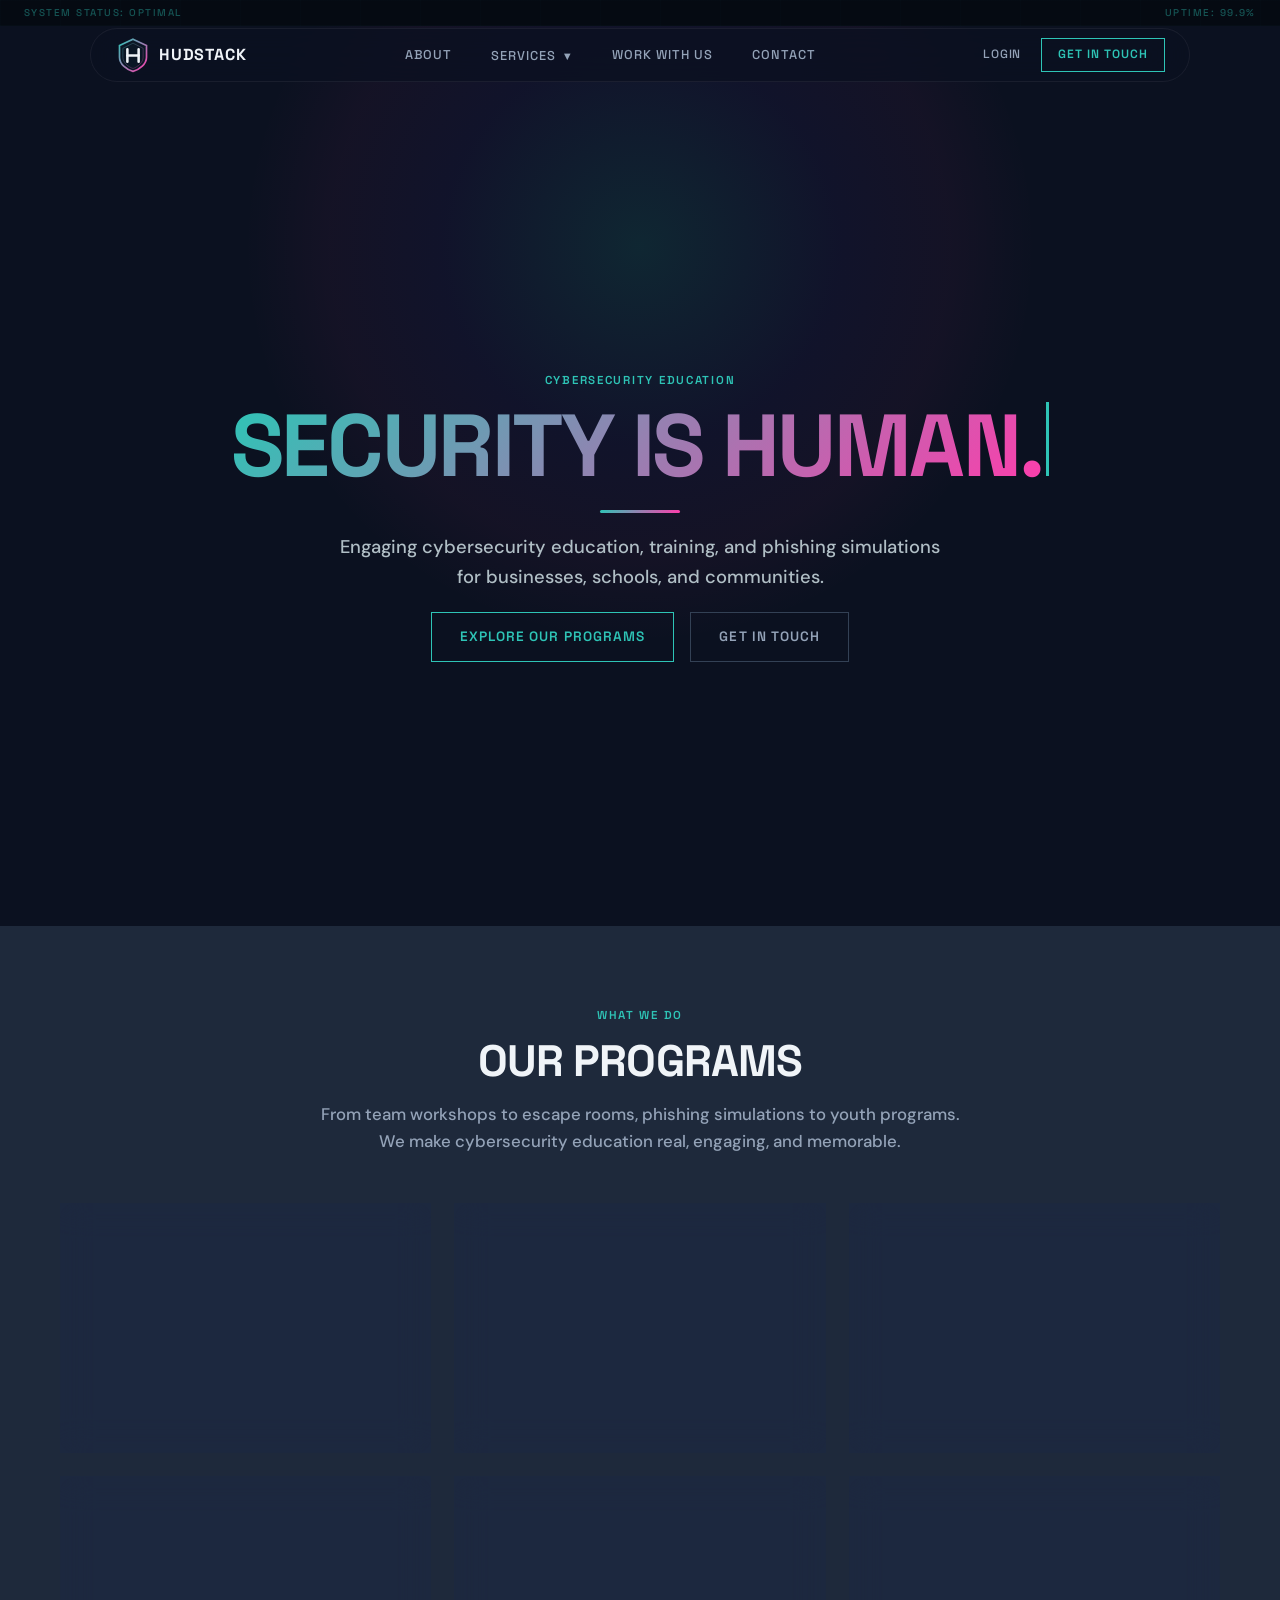
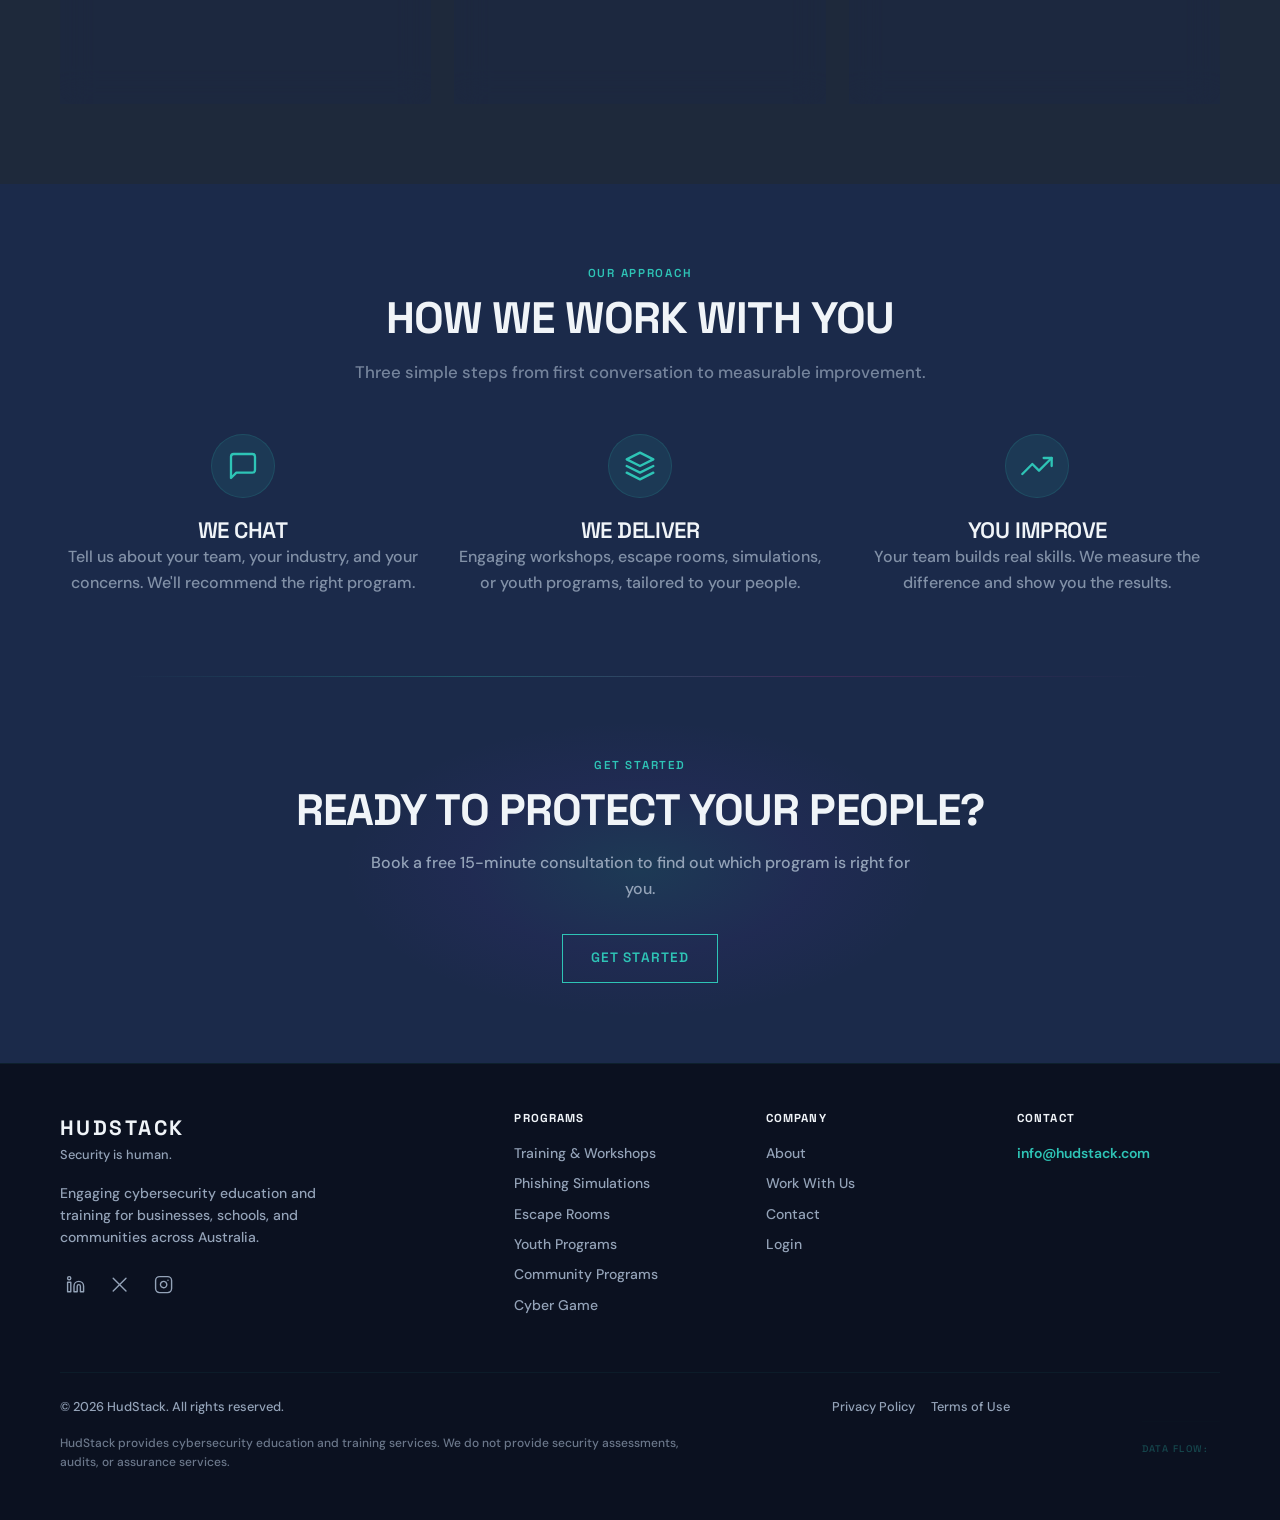
==== index.html @ 0ba99be9 "Fix nav: replace header wrapper with bare nav element, fix z-index stacking Root cause: <nav class="" ====
<!DOCTYPE html>
<html lang="en">
<head>
  <meta charset="UTF-8" />
  <meta name="viewport" content="width=device-width, initial-scale=1.0" />
  <title>HudStack — Security is human.</title>
  <meta name="description" content="HudStack provides engaging cybersecurity education, training, and phishing simulations for businesses, schools, and communities across Australia." />
  <link rel="preconnect" href="https://fonts.googleapis.com" />
  <link rel="preconnect" href="https://fonts.gstatic.com" crossorigin />
  <link href="https://fonts.googleapis.com/css2?family=Space+Grotesk:wght@500;600;700&family=DM+Sans:ital,opsz,wght@0,9..40,400;0,9..40,500;0,9..40,600;0,9..40,700;1,9..40,400&display=swap" rel="stylesheet" />
  <link rel="stylesheet" href="/css/styles.css" />
  <link rel="icon" type="image/svg+xml" href="/favicon.svg">
</head>
<body>

  <!-- ===================== NAV ===================== -->
  <div class="status-bar" aria-hidden="true">
    <span class="status-left">SYSTEM STATUS: OPTIMAL</span>
    <span class="status-right">UPTIME: 99.9%</span>
  </div>
  <nav>
    <a href="/index.html" class="nav-logo">
      <img src="/img/hudstack-logo.svg" alt="HudStack" class="nav-logo-icon">
      <span class="nav-logo-text">HUDSTACK</span>
    </a>
    <div class="nav-links">
      <a href="/about.html" class="nav-link">About</a>
      <div class="nav-dropdown">
        <a href="#" class="nav-link">Services <span class="dropdown-arrow">&#9660;</span></a>
        <div class="dropdown-menu">
          <a href="/cyberawarenesstraining.html">Training &amp; Workshops</a>
          <a href="/phishingsimulation.html">Phishing Simulations</a>
          <a href="/cyberescaperoom.html">Escape Rooms</a>
          <a href="/youth.html">Youth Programs</a>
          <a href="/community.html">Seniors &amp; Community</a>
          <a href="/cybergame.html">Cyber Game</a>
        </div>
      </div>
      <a href="/workwithus.html" class="nav-link">Work With Us</a>
      <a href="/contact.html" class="nav-link">Contact</a>
    </div>
    <div class="nav-right">
      <a href="https://app.hudstack.com" class="nav-link nav-login">Login</a>
      <a href="/contact.html" class="nav-btn">Get in Touch</a>
    </div>
    <button class="hamburger" aria-label="Menu">
      <span></span><span></span><span></span>
    </button>
  </nav>

  <main>

    <!-- ===================== HERO ===================== -->
    <section class="hero section-dark" aria-label="Hero">
      <div class="hero-glow" aria-hidden="true"></div>
      <div class="container hero-inner">
        <span class="section-label fade-in">Cybersecurity education</span>
        <h1 class="hero-headline fade-in" style="transition-delay:80ms"><span class="typewriter-wrapper">SECURITY IS HUMAN.</span><span class="typewriter-cursor" aria-hidden="true"></span></h1>
        <div class="accent-line fade-in" style="transition-delay:120ms" aria-hidden="true"></div>
        <p class="hero-sub fade-in" style="transition-delay:160ms">
          Engaging cybersecurity education, training, and phishing simulations for businesses, schools, and communities.
        </p>
        <div class="btn-group fade-in" style="transition-delay:240ms">
          <a href="#services" class="btn-primary">Explore Our Programs</a>
          <a href="/contact.html" class="btn-secondary">Get in Touch</a>
        </div>
      </div>
    </section>

    <!-- ===================== SERVICES GRID ===================== -->
    <section id="services" class="section section-slate" aria-labelledby="services-heading">
      <div class="container">
        <div class="text-center fade-in">
          <span class="section-label">What We Do</span>
          <h2 id="services-heading" class="section-heading">Our Programs</h2>
          <p class="section-sub centered">
            From team workshops to escape rooms, phishing simulations to youth programs. We make cybersecurity education real, engaging, and memorable.
          </p>
        </div>
        <div class="grid grid-3 stagger" style="margin-top:3rem">

          <!-- Card 1 -->
          <div class="card-glass">
            <div class="card-icon" aria-hidden="true">
              <svg xmlns="http://www.w3.org/2000/svg" viewBox="0 0 24 24" fill="none" stroke-width="1.75" stroke-linecap="round" stroke-linejoin="round">
                <path d="M12 22s8-4 8-10V5l-8-3-8 3v7c0 6 8 10 8 10z"/>
              </svg>
            </div>
            <h3 class="card-title">Cybersecurity Awareness Training</h3>
            <p class="card-desc">Practical, engaging workshops that teach your team to recognise and respond to cyber threats.</p>
            <a href="/cyberawarenesstraining.html" class="card-link">Learn More &rarr;</a>
          </div>

          <!-- Card 2 -->
          <div class="card-glass">
            <div class="card-icon" aria-hidden="true">
              <svg xmlns="http://www.w3.org/2000/svg" viewBox="0 0 24 24" fill="none" stroke-width="1.75" stroke-linecap="round" stroke-linejoin="round">
                <rect x="2" y="4" width="20" height="16" rx="2"/>
                <path d="m22 7-8.97 5.7a1.94 1.94 0 0 1-2.06 0L2 7"/>
              </svg>
            </div>
            <h3 class="card-title">Phishing Simulations</h3>
            <p class="card-desc">Realistic phishing simulations that measure your team's awareness and track improvement over time.</p>
            <a href="/phishingsimulation.html" class="card-link">Learn More &rarr;</a>
          </div>

          <!-- Card 3 -->
          <div class="card-glass">
            <div class="card-icon" aria-hidden="true">
              <svg xmlns="http://www.w3.org/2000/svg" viewBox="0 0 24 24" fill="none" stroke-width="1.75" stroke-linecap="round" stroke-linejoin="round">
                <rect x="3" y="11" width="18" height="11" rx="2" ry="2"/>
                <path d="M7 11V7a5 5 0 0 1 10 0v4"/>
              </svg>
            </div>
            <h3 class="card-title">Cybersecurity Escape Rooms</h3>
            <p class="card-desc">Interactive team experiences that teach real cybersecurity skills through hands-on challenges.</p>
            <a href="/cyberescaperoom.html" class="card-link">Learn More &rarr;</a>
          </div>

          <!-- Card 4 -->
          <div class="card-glass">
            <div class="card-icon" aria-hidden="true">
              <svg xmlns="http://www.w3.org/2000/svg" viewBox="0 0 24 24" fill="none" stroke-width="1.75" stroke-linecap="round" stroke-linejoin="round">
                <path d="M22 10v6M2 10l10-5 10 5-10 5z"/>
                <path d="M6 12v5c3 3 9 3 12 0v-5"/>
              </svg>
            </div>
            <h3 class="card-title">Schools &amp; Youth Programs</h3>
            <p class="card-desc">Essential online safety and cybersecurity education for young people.</p>
            <a href="/youth.html" class="card-link">Learn More &rarr;</a>
          </div>

          <!-- Card 5 -->
          <div class="card-glass">
            <div class="card-icon" aria-hidden="true">
              <svg xmlns="http://www.w3.org/2000/svg" viewBox="0 0 24 24" fill="none" stroke-width="1.75" stroke-linecap="round" stroke-linejoin="round">
                <path d="M20.84 4.61a5.5 5.5 0 0 0-7.78 0L12 5.67l-1.06-1.06a5.5 5.5 0 0 0-7.78 7.78l1.06 1.06L12 21.23l7.78-7.78 1.06-1.06a5.5 5.5 0 0 0 0-7.78z"/>
              </svg>
            </div>
            <h3 class="card-title">Seniors &amp; Community</h3>
            <p class="card-desc">Empowering digital safety training for senior citizens and community groups.</p>
            <a href="/community.html" class="card-link">Learn More &rarr;</a>
          </div>

          <!-- Card 6 -->
          <div class="card-glass">
            <div class="card-icon" aria-hidden="true">
              <svg xmlns="http://www.w3.org/2000/svg" viewBox="0 0 24 24" fill="none" stroke-width="1.75" stroke-linecap="round" stroke-linejoin="round">
                <rect x="2" y="2" width="20" height="20" rx="2" ry="2"/>
                <path d="M16 2v4M8 2v4M2 10h20M8 16h.01M12 16h.01M16 16h.01M8 20h.01M12 20h.01M16 20h.01"/>
              </svg>
            </div>
            <h3 class="card-title">Cyber Game</h3>
            <p class="card-desc">Learn cybersecurity concepts through our interactive strategy game and card deck.</p>
            <a href="/cybergame.html" class="card-link">Learn More &rarr;</a>
          </div>

        </div>
      </div>
    </section>

    <!-- ===================== HOW IT WORKS ===================== -->
    <section class="section section-light" aria-labelledby="how-heading">
      <div class="container">
        <div class="text-center fade-in">
          <span class="section-label" style="color:var(--hs-teal)">Our approach</span>
          <h2 id="how-heading" class="section-heading" style="color:var(--hs-dark-text)">How We Work With You</h2>
          <p class="section-sub centered" style="color:var(--hs-dark-text);opacity:.75">
            Three simple steps from first conversation to measurable improvement.
          </p>
        </div>
        <div class="how-steps stagger" style="margin-top:3rem">
          <div class="how-step">
            <div class="how-step-icon" aria-hidden="true">
              <svg xmlns="http://www.w3.org/2000/svg" viewBox="0 0 24 24" fill="none" stroke-width="1.75" stroke-linecap="round" stroke-linejoin="round">
                <path d="M21 15a2 2 0 0 1-2 2H7l-4 4V5a2 2 0 0 1 2-2h14a2 2 0 0 1 2 2z"/>
              </svg>
            </div>
            <h3>We Chat</h3>
            <p>Tell us about your team, your industry, and your concerns. We'll recommend the right program.</p>
          </div>
          <div class="how-step">
            <div class="how-step-icon" aria-hidden="true">
              <svg xmlns="http://www.w3.org/2000/svg" viewBox="0 0 24 24" fill="none" stroke-width="1.75" stroke-linecap="round" stroke-linejoin="round">
                <path d="M12 2L2 7l10 5 10-5-10-5z"/>
                <path d="M2 17l10 5 10-5"/>
                <path d="M2 12l10 5 10-5"/>
              </svg>
            </div>
            <h3>We Deliver</h3>
            <p>Engaging workshops, escape rooms, simulations, or youth programs, tailored to your people.</p>
          </div>
          <div class="how-step">
            <div class="how-step-icon" aria-hidden="true">
              <svg xmlns="http://www.w3.org/2000/svg" viewBox="0 0 24 24" fill="none" stroke-width="1.75" stroke-linecap="round" stroke-linejoin="round">
                <polyline points="23 6 13.5 15.5 8.5 10.5 1 18"/>
                <polyline points="17 6 23 6 23 12"/>
              </svg>
            </div>
            <h3>You Improve</h3>
            <p>Your team builds real skills. We measure the difference and show you the results.</p>
          </div>
        </div>
      </div>
    </section>

    <!-- ===================== CTA ===================== -->
    <section class="cta-section" aria-labelledby="cta-heading">
      <div class="container">
        <span class="section-label">Get started</span>
        <h2 id="cta-heading">Ready to protect your people?</h2>
        <p>Book a free 15-minute consultation to find out which program is right for you.</p>
        <a href="/contact.html" class="btn-primary">Get Started</a>
      </div>
    </section>

  </main>

  <!-- ===================== FOOTER ===================== -->
  <footer class="footer" role="contentinfo">
    <div class="container">
      <div class="footer-grid">
        <div>
          <div class="footer-logo-name">HudStack</div>
          <div class="footer-logo-tag">Security is human.</div>
          <p class="footer-desc">Engaging cybersecurity education and training for businesses, schools, and communities across Australia.</p>
          <div class="footer-social" aria-label="Social media links">
            <a href="#" aria-label="LinkedIn">
              <svg xmlns="http://www.w3.org/2000/svg" viewBox="0 0 24 24" fill="none" stroke-width="1.75" stroke-linecap="round" stroke-linejoin="round" aria-hidden="true">
                <path d="M16 8a6 6 0 0 1 6 6v7h-4v-7a2 2 0 0 0-2-2 2 2 0 0 0-2 2v7h-4v-7a6 6 0 0 1 6-6z"/>
                <rect x="2" y="9" width="4" height="12"/>
                <circle cx="4" cy="4" r="2"/>
              </svg>
            </a>
            <a href="#" aria-label="Twitter / X">
              <svg xmlns="http://www.w3.org/2000/svg" viewBox="0 0 24 24" fill="none" stroke-width="1.75" stroke-linecap="round" stroke-linejoin="round" aria-hidden="true">
                <path d="M4 4l16 16M4 20 20 4"/>
              </svg>
            </a>
            <a href="#" aria-label="Instagram">
              <svg xmlns="http://www.w3.org/2000/svg" viewBox="0 0 24 24" fill="none" stroke-width="1.75" stroke-linecap="round" stroke-linejoin="round" aria-hidden="true">
                <rect x="2" y="2" width="20" height="20" rx="5" ry="5"/>
                <path d="M16 11.37A4 4 0 1 1 12.63 8 4 4 0 0 1 16 11.37z"/>
                <line x1="17.5" y1="6.5" x2="17.51" y2="6.5"/>
              </svg>
            </a>
          </div>
        </div>

        <div>
          <h3 class="footer-col-title">Programs</h3>
          <a href="/cyberawarenesstraining.html" class="footer-link">Training &amp; Workshops</a>
          <a href="/phishingsimulation.html" class="footer-link">Phishing Simulations</a>
          <a href="/cyberescaperoom.html" class="footer-link">Escape Rooms</a>
          <a href="/youth.html" class="footer-link">Youth Programs</a>
          <a href="/community.html" class="footer-link">Community Programs</a>
          <a href="/cybergame.html" class="footer-link">Cyber Game</a>
        </div>

        <div>
          <h3 class="footer-col-title">Company</h3>
          <a href="/about.html" class="footer-link">About</a>
          <a href="/workwithus.html" class="footer-link">Work With Us</a>
          <a href="/contact.html" class="footer-link">Contact</a>
          <a href="https://app.hudstack.com" class="footer-link">Login</a>
        </div>

        <div>
          <h3 class="footer-col-title">Contact</h3>
          <a href="mailto:info@hudstack.com" class="footer-link teal-link">info@hudstack.com</a>
        </div>
      </div>

      <div class="footer-bottom">
        <div>
          <p class="footer-copy">&copy; 2026 HudStack. All rights reserved.</p>
          <p class="footer-disclaimer">HudStack provides cybersecurity education and training services. We do not provide security assessments, audits, or assurance services.</p>
        </div>
        <div class="footer-legal-links">
          <a href="/privacy.html">Privacy Policy</a>
          <a href="/terms.html">Terms of Use</a>
        </div>
      <div class="data-flow" aria-hidden="true">
        <span class="data-label">DATA FLOW:</span>
        <div class="data-line"><div class="data-pulse"></div></div>
      </div>
      </div>
    </div>
  </footer>

  <script src="/js/main.js"></script>
</body>
</html>
---- css/styles.css ----
/* ============================================================
   HudStack — styles.css  (Major Design Update)
   ============================================================ */

/* 1. FONTS */
@import url('https://fonts.googleapis.com/css2?family=DM+Sans:ital,opsz,wght@0,9..40,400;0,9..40,500;0,9..40,600;0,9..40,700&family=Space+Grotesk:wght@500;600;700&display=swap');

/* 2. TOKENS */
:root {
  --hs-black:   #060A13;
  --hs-dark:    #0B1120;
  --hs-navy:    #1B2A4A;
  --hs-slate:   #1E293B;
  --hs-teal:    #2EC4B6;
  --hs-pink:    #FF3CAC;
  --hs-purple:  #7C3AED;
  --hs-white:   #F0F4F8;
  --hs-gold:    #F4C542;
  --hs-gray:    #94A3B8;
  --hs-border:  #334155;
  --hs-gradient: linear-gradient(135deg, #2EC4B6, #FF3CAC);

  --space-xs:  0.5rem;
  --space-sm:  1rem;
  --space-md:  1.5rem;
  --space-lg:  2rem;
  --space-xl:  3rem;
  --space-2xl: 5rem;

  --container-max: 1200px;
  --container-pad: 1.25rem;
  --transition:    300ms ease;
  --radius-sm:     0.5rem;
  --radius-md:     1rem;
  --nav-height:    72px;
}

/* 3. RESET */
*, *::before, *::after { box-sizing: border-box; margin: 0; padding: 0; }
html { scroll-behavior: smooth; }
body {
  font-family: 'DM Sans', sans-serif;
  font-weight: 500;
  font-size: 16px;
  line-height: 1.6;
  color: var(--hs-gray);
  background-color: var(--hs-black);
  -webkit-font-smoothing: antialiased;
  -moz-osx-font-smoothing: grayscale;
}
main, footer { position: relative; z-index: 1; }
img, svg { display: block; max-width: 100%; }
a { color: inherit; text-decoration: none; }
ul, ol { list-style: none; }
button { font-family: inherit; }

/* 4. TYPOGRAPHY */
h1, h2, h3, h4, h5, h6 {
  font-family: 'Space Grotesk', sans-serif;
  font-weight: 700;
  text-transform: uppercase;
  letter-spacing: -0.02em;
  color: var(--hs-white);
  line-height: 1.1;
}
h1 { font-size: clamp(2.5rem, 6vw, 4.5rem); line-height: 1.05; }
h2 { font-size: clamp(1.75rem, 4vw, 2.75rem); line-height: 1.1; }
h3 { font-size: clamp(1.1rem, 2.5vw, 1.4rem); line-height: 1.2; font-weight: 600; }
h4 { font-size: 1.1rem; }
p  { margin-bottom: 1rem; }
p:last-child { margin-bottom: 0; }

/* Gradient text (teal→purple→pink) */
.gradient-text {
  background: var(--hs-gradient);
  -webkit-background-clip: text;
  -webkit-text-fill-color: transparent;
  background-clip: text;
}

/* Typewriter — homepage hero */
.hero-headline {
  font-family: 'Space Grotesk', sans-serif;
  font-weight: 700;
  font-size: clamp(3rem, 7vw, 5.5rem);
  line-height: 1.05;
  letter-spacing: -0.03em;
  text-transform: uppercase;
  background: linear-gradient(135deg, #2EC4B6, #7C3AED, #FF3CAC);
  -webkit-background-clip: text;
  -webkit-text-fill-color: transparent;
  background-clip: text;
  display: inline-flex;
  align-items: baseline;
}
.typewriter-wrapper {
  display: inline-block;
  overflow: hidden;
  white-space: nowrap;
  width: 0;
  animation: type-reveal 2s steps(19, end) 0.5s forwards;
}
@keyframes type-reveal {
  from { width: 0; }
  to   { width: 100%; }
}
.typewriter-cursor {
  display: inline-block;
  width: 3px;
  height: 0.85em;
  background: #2EC4B6;
  margin-left: 4px;
  animation: cursor-blink 0.7s step-end infinite;
  flex-shrink: 0;
  -webkit-text-fill-color: initial;
}
@keyframes cursor-blink { 50% { opacity: 0; } }

/* Glitch text */
.glitch-text {
  text-shadow:
    2px 2px 0px rgba(46, 196, 182, 0.4),
    -1px -1px 0px rgba(255, 60, 172, 0.3);
  animation: glitch-in 0.6s ease-out forwards;
}
@keyframes glitch-in {
  0%   { text-shadow: 5px 3px 0 rgba(46,196,182,.6),-4px -2px 0 rgba(255,60,172,.5); transform: translateX(-3px); }
  25%  { text-shadow: -2px 1px 0 rgba(46,196,182,.4), 3px -2px 0 rgba(255,60,172,.3); transform: translateX(2px); }
  50%  { text-shadow: 1px -1px 0 rgba(46,196,182,.3),-1px 2px 0 rgba(255,60,172,.2); transform: translateX(-1px); }
  100% { text-shadow: 2px 2px 0 rgba(46,196,182,.4),-1px -1px 0 rgba(255,60,172,.3); transform: translateX(0); }
}

/* 5. LAYOUT */
.container {
  width: 100%;
  max-width: var(--container-max);
  margin-inline: auto;
  padding-inline: var(--container-pad);
}
.section { padding-block: var(--space-2xl); }
section { padding: 7rem 2rem; }
@media (max-width: 768px) { section { padding: 4rem 1.5rem; } }
.section-dark  { background-color: var(--hs-dark);  }
.section-slate { background-color: var(--hs-slate); }
.section-navy  { background-color: var(--hs-navy);  }

/* Kill light sections — entire site is dark */
.section-light { background-color: var(--hs-navy) !important; }
.section-light h1,
.section-light h2,
.section-light h3,
.section-light h4 { color: var(--hs-white) !important; }
.section-light p,
.section-light li { color: var(--hs-gray) !important; }

/* card-light → treat as card-glass in dark context */
.card-light h3,
.card-light h4 { color: var(--hs-white) !important; }
.card-light p  { color: var(--hs-gray)  !important; }

/* how-step text (was dark in light section) */
.how-step h3 { color: var(--hs-white); }
.how-step p  { color: var(--hs-gray); opacity: 0.85; }

.text-center { text-align: center; }
.text-teal   { color: var(--hs-teal); }
.text-pink   { color: var(--hs-pink); }
.text-gray   { color: var(--hs-gray); }
.text-white  { color: var(--hs-white); }

/* Section labels */
.section-label {
  font-family: 'Space Grotesk', sans-serif;
  font-size: 0.72rem;
  font-weight: 600;
  letter-spacing: 0.15em;
  text-transform: uppercase;
  color: var(--hs-teal);
  margin-bottom: 0.75rem;
  display: block;
}
.section-heading { margin-bottom: 1rem; }
.text-center .section-label,
.text-center h2,
.text-center .accent-line { display: block; margin-inline: auto; }
.section-sub { font-size: 1.05rem; max-width: 640px; }
.section-sub.centered { margin-inline: auto; }

/* Section dividers */
.section-divider {
  width: 100%;
  height: 40px;
  position: relative;
  display: flex;
  align-items: center;
  justify-content: center;
}
.section-divider::before {
  content: '';
  position: absolute;
  width: 60%;
  height: 1px;
  background: linear-gradient(90deg, transparent, rgba(46,196,182,.2), rgba(255,60,172,.1), transparent);
}
.section-divider::after {
  content: '';
  width: 8px;
  height: 8px;
  border: 1px solid rgba(46,196,182,.3);
  transform: rotate(45deg);
  background: var(--hs-dark);
  z-index: 1;
}

/* 6. GRID */
.grid { display: grid; gap: var(--space-md); }
.grid-2 { grid-template-columns: 1fr; }
.grid-3 { grid-template-columns: 1fr; }
.grid-4 { grid-template-columns: 1fr; }
@media (min-width: 768px) {
  .grid-2 { grid-template-columns: repeat(2, 1fr); }
  .grid-3 { grid-template-columns: repeat(2, 1fr); }
  .grid-4 { grid-template-columns: repeat(2, 1fr); }
}
@media (min-width: 1024px) {
  .grid-3 { grid-template-columns: repeat(3, 1fr); }
  .grid-4 { grid-template-columns: repeat(4, 1fr); }
}
.two-col { display: grid; grid-template-columns: 1fr; gap: var(--space-xl); }
@media (min-width: 768px) { .two-col { grid-template-columns: 1fr 1fr; } }

/* 7. CARDS */
.card-glass {
  background: rgba(27, 42, 74, 0.3);
  backdrop-filter: blur(16px);
  -webkit-backdrop-filter: blur(16px);
  border: 1px solid rgba(255, 255, 255, 0.04);
  border-radius: var(--radius-md);
  padding: var(--space-lg);
  position: relative;
  overflow: hidden;
  transition: transform var(--transition), border-color var(--transition), box-shadow var(--transition);
}
.card-glass::before {
  content: '';
  position: absolute;
  top: 0; left: 20%; right: 20%;
  height: 1px;
  background: linear-gradient(90deg, transparent, rgba(46,196,182,.2), rgba(255,60,172,.1), transparent);
  pointer-events: none;
}
.card-glass::after {
  content: '';
  position: absolute;
  bottom: 0; right: 0;
  width: 16px; height: 16px;
  border-bottom: 1px solid rgba(46, 196, 182, 0.2);
  border-right: 1px solid rgba(46, 196, 182, 0.2);
}
.card-glass:hover {
  transform: translateY(-4px);
  border-color: rgba(46, 196, 182, 0.1);
  box-shadow: 0 0 30px rgba(46, 196, 182, 0.06), 0 4px 20px rgba(0, 0, 0, 0.3);
}

.card-solid {
  background: var(--hs-navy);
  border: 1px solid rgba(255, 255, 255, 0.04);
  border-radius: var(--radius-md);
  padding: var(--space-md);
  position: relative;
  overflow: hidden;
  transition: transform var(--transition), border-color var(--transition), box-shadow var(--transition);
}
.card-solid::before {
  content: '';
  position: absolute;
  top: 0; left: 20%; right: 20%;
  height: 1px;
  background: linear-gradient(90deg, transparent, rgba(46,196,182,.2), rgba(255,60,172,.1), transparent);
  pointer-events: none;
}
.card-solid:hover {
  transform: translateY(-4px);
  border-color: rgba(46, 196, 182, 0.1);
  box-shadow: 0 0 30px rgba(46, 196, 182, 0.06), 0 4px 20px rgba(0, 0, 0, 0.3);
}

/* card-light is dark now */
.card-light {
  background: rgba(27, 42, 74, 0.3);
  backdrop-filter: blur(16px);
  -webkit-backdrop-filter: blur(16px);
  border: 1px solid rgba(255, 255, 255, 0.04);
  border-radius: var(--radius-md);
  padding: var(--space-lg);
  position: relative;
  overflow: hidden;
  transition: transform var(--transition), border-color var(--transition), box-shadow var(--transition);
}
.card-light::before {
  content: '';
  position: absolute;
  top: 0; left: 20%; right: 20%;
  height: 1px;
  background: linear-gradient(90deg, transparent, rgba(46,196,182,.2), rgba(255,60,172,.1), transparent);
  pointer-events: none;
}
.card-light:hover {
  transform: translateY(-4px);
  border-color: rgba(46, 196, 182, 0.2);
  box-shadow: 0 8px 32px rgba(46, 196, 182, 0.08);
}

/* 8. BUTTONS */
.btn-primary {
  display: inline-block;
  background: transparent;
  color: var(--hs-teal);
  font-family: 'Space Grotesk', sans-serif;
  font-weight: 600;
  font-size: 0.85rem;
  letter-spacing: 0.08em;
  text-transform: uppercase;
  padding: 0.8rem 1.75rem;
  border-radius: 0;
  border: 1px solid var(--hs-teal);
  cursor: pointer;
  transition: background var(--transition), color var(--transition), box-shadow var(--transition);
  text-align: center;
  white-space: nowrap;
}
.btn-primary:hover {
  background: rgba(46,196,182,.1);
  color: var(--hs-white);
  box-shadow: 0 0 24px rgba(46,196,182,.18), inset 0 0 20px rgba(46,196,182,.05);
}

.btn-secondary {
  display: inline-block;
  background: transparent;
  color: var(--hs-gray);
  font-family: 'Space Grotesk', sans-serif;
  font-weight: 600;
  font-size: 0.85rem;
  letter-spacing: 0.08em;
  text-transform: uppercase;
  padding: 0.8rem 1.75rem;
  border-radius: 0;
  border: 1px solid var(--hs-border);
  cursor: pointer;
  transition: color var(--transition), border-color var(--transition);
  text-align: center;
  white-space: nowrap;
}
.btn-secondary:hover { color: var(--hs-teal); border-color: var(--hs-teal); }

.btn-sm { padding: 0.5rem 1rem; font-size: 0.78rem; }
.btn-group { display: flex; flex-wrap: wrap; gap: 1rem; align-items: center; }

/* 9. COMPONENTS */
.icon-teal { color: var(--hs-teal); width: 2.5rem; height: 2.5rem; margin-bottom: 1rem; }
.icon-teal svg { width: 100%; height: 100%; stroke: var(--hs-teal); }
.icon-sm { width: 1.5rem; height: 1.5rem; }
.icon-lg { width: 3rem; height: 3rem; }

/* Badges */
.badge {
  display: inline-block;
  font-family: 'Space Grotesk', sans-serif;
  font-size: 0.68rem;
  font-weight: 600;
  text-transform: uppercase;
  letter-spacing: 0.08em;
  padding: 0.25rem 0.75rem;
  border-radius: 999px;
  margin-bottom: 0.75rem;
}
.badge-coral,
.badge-pink {
  background: rgba(255, 60, 172, 0.15);
  color: var(--hs-pink);
  border: 1px solid rgba(255, 60, 172, 0.3);
}
.badge-teal {
  background: rgba(46, 196, 182, 0.15);
  color: var(--hs-teal);
  border: 1px solid rgba(46, 196, 182, 0.3);
}

/* Accent line — now 3-stop gradient */
.accent-line {
  width: 80px;
  height: 3px;
  background: var(--hs-gradient);
  border-radius: 999px;
  margin-block: 1.25rem;
}
.accent-line.centered { margin-inline: auto; }

/* Step numbers */
.step-number {
  font-family: 'Space Grotesk', sans-serif;
  font-size: 3rem;
  font-weight: 700;
  color: var(--hs-teal);
  line-height: 1;
  margin-bottom: 0.5rem;
  opacity: 0.9;
}

/* Icon list */
.icon-list { display: grid; gap: 0.75rem; }
.icon-list-item { display: flex; align-items: flex-start; gap: 0.75rem; }
.icon-list-item svg { flex-shrink: 0; width: 1.25rem; height: 1.25rem; stroke: var(--hs-teal); margin-top: 0.15rem; }

/* Card parts */
.card-icon { margin-bottom: 1rem; }
.card-icon svg { width: 2rem; height: 2rem; stroke: var(--hs-teal); }
.card-title {
  font-family: 'Space Grotesk', sans-serif;
  font-size: 1rem;
  font-weight: 700;
  text-transform: uppercase;
  letter-spacing: 0.02em;
  color: var(--hs-white);
  margin-bottom: 0.5rem;
}
.card-glass .card-title,
.card-solid .card-title,
.card-light .card-title {
  background: linear-gradient(135deg, #2EC4B6, #FF3CAC);
  -webkit-background-clip: text;
  -webkit-text-fill-color: transparent;
  background-clip: text;
  color: transparent;
}
.card-desc { font-size: 0.9rem; color: var(--hs-gray); margin-bottom: 0; }
.card-link { display: inline-block; margin-top: 1rem; color: var(--hs-teal); font-weight: 600; font-size: 0.875rem; transition: opacity var(--transition); }
.card-link:hover { opacity: 0.8; }

/* Misc */
a.teal-link { color: var(--hs-teal); font-weight: 600; transition: opacity var(--transition); }
a.teal-link:hover { opacity: 0.8; }
.format-detail { display: flex; gap: 0.5rem; align-items: flex-start; margin-bottom: 0.75rem; font-size: 0.95rem; }
.format-detail strong { color: var(--hs-white); min-width: 120px; }
.divider { border: none; border-top: 1px solid var(--hs-border); margin-block: var(--space-xl); }
.hide-mobile { display: none; }
@media (min-width: 768px) { .hide-mobile { display: block; } .show-mobile { display: none; } }

/* 10. SCROLL ANIMATIONS */
.fade-in {
  opacity: 0;
  transform: translateY(24px);
  transition: opacity 600ms ease, transform 600ms ease;
}
.fade-in.visible { opacity: 1; transform: translateY(0); }

.stagger > * {
  opacity: 0;
  transform: translateY(20px);
  transition: opacity 500ms ease, transform 500ms ease;
}
.stagger.visible > *:nth-child(1) { transition-delay: 0ms; }
.stagger.visible > *:nth-child(2) { transition-delay: 80ms; }
.stagger.visible > *:nth-child(3) { transition-delay: 160ms; }
.stagger.visible > *:nth-child(4) { transition-delay: 240ms; }
.stagger.visible > *:nth-child(5) { transition-delay: 320ms; }
.stagger.visible > *:nth-child(6) { transition-delay: 400ms; }
.stagger.visible > *:nth-child(7) { transition-delay: 480ms; }
.stagger.visible > *:nth-child(8) { transition-delay: 560ms; }
.stagger.visible > *:nth-child(9) { transition-delay: 640ms; }
.stagger.visible > * { opacity: 1; transform: translateY(0); }

/* animate-in (JS-assigned) */
.animate-in {
  opacity: 0;
  transform: translateY(20px);
  transition: opacity 0.6s ease, transform 0.6s ease;
}
.animate-in.visible { opacity: 1; transform: translateY(0); }
.card-glass.animate-in:nth-child(2),
.card-solid.animate-in:nth-child(2),
.card-light.animate-in:nth-child(2) { transition-delay: 0.1s; }
.card-glass.animate-in:nth-child(3),
.card-solid.animate-in:nth-child(3),
.card-light.animate-in:nth-child(3) { transition-delay: 0.2s; }
.card-glass.animate-in:nth-child(4),
.card-solid.animate-in:nth-child(4),
.card-light.animate-in:nth-child(4) { transition-delay: 0.15s; }
.card-glass.animate-in:nth-child(5),
.card-solid.animate-in:nth-child(5),
.card-light.animate-in:nth-child(5) { transition-delay: 0.25s; }
.card-glass.animate-in:nth-child(6),
.card-solid.animate-in:nth-child(6),
.card-light.animate-in:nth-child(6) { transition-delay: 0.3s; }

/* 11. FORMS */
.form-group { display: flex; flex-direction: column; gap: 0.4rem; margin-bottom: 1.25rem; }
.form-label { font-size: 0.875rem; font-weight: 600; color: var(--hs-white); }
.form-label .optional { font-weight: 400; color: var(--hs-gray); margin-left: 0.25rem; font-size: 0.8rem; }
.form-input,
.form-select,
.form-textarea {
  width: 100%;
  background: var(--hs-dark);
  color: var(--hs-white);
  border: 1px solid var(--hs-border);
  border-radius: var(--radius-sm);
  padding: 0.75rem 1rem;
  font-family: 'DM Sans', sans-serif;
  font-size: 0.95rem;
  font-weight: 400;
  transition: border-color var(--transition), box-shadow var(--transition);
  -webkit-appearance: none;
  appearance: none;
}
.form-input::placeholder,
.form-textarea::placeholder { color: var(--hs-gray); opacity: 0.6; }
.form-input:focus,
.form-select:focus,
.form-textarea:focus {
  outline: none;
  border-color: var(--hs-teal);
  box-shadow: 0 0 0 3px rgba(46,196,182,.15);
}
.form-select {
  cursor: pointer;
  background-image: url("data:image/svg+xml,%3Csvg xmlns='http://www.w3.org/2000/svg' width='16' height='16' fill='none' stroke='%2394A3B8' stroke-width='2' stroke-linecap='round' stroke-linejoin='round'%3E%3Cpolyline points='4 6 8 10 12 6'/%3E%3C/svg%3E");
  background-repeat: no-repeat;
  background-position: right 0.75rem center;
  padding-right: 2.5rem;
}
.form-select option { background: var(--hs-slate); color: var(--hs-white); }
.form-textarea { resize: vertical; min-height: 140px; }
.form-message { display: none; padding: 1rem; border-radius: var(--radius-sm); font-weight: 600; font-size: 0.95rem; margin-top: 1rem; }
.form-message.success { display: block; background: rgba(46,196,182,.1); color: var(--hs-teal); border: 1px solid rgba(46,196,182,.3); }
.form-message.error   { display: block; background: rgba(255,60,172,.1); color: var(--hs-pink); border: 1px solid rgba(255,60,172,.3); }

/* Contact */
.contact-info-item { display: flex; align-items: flex-start; gap: 0.75rem; margin-bottom: 1.25rem; }
.contact-info-item svg { width: 1.25rem; height: 1.25rem; stroke: var(--hs-teal); flex-shrink: 0; margin-top: 0.15rem; }
.contact-info-item a { color: var(--hs-teal); font-weight: 600; transition: opacity var(--transition); }
.contact-info-item a:hover { opacity: 0.8; }

/* Legal */
.legal-content { max-width: 780px; }
.legal-content h2 { font-size: 1rem; color: var(--hs-white); margin-top: var(--space-lg); margin-bottom: 0.75rem; }
.legal-content p { color: var(--hs-gray); margin-bottom: 1rem; }

/* How steps */
.how-steps { display: grid; gap: var(--space-lg); grid-template-columns: 1fr; }
@media (min-width: 768px) { .how-steps { grid-template-columns: repeat(3, 1fr); } }
.how-step { text-align: center; }
.how-step-icon {
  display: inline-flex;
  align-items: center;
  justify-content: center;
  width: 4rem;
  height: 4rem;
  background: rgba(46,196,182,.1);
  border-radius: 50%;
  margin-bottom: 1.25rem;
  border: 1px solid rgba(46,196,182,.15);
}
.how-step-icon svg { width: 2rem; height: 2rem; stroke: var(--hs-teal); }

/* Steps grid */
.steps-grid { display: grid; gap: var(--space-md); grid-template-columns: 1fr; }
@media (min-width: 768px)  { .steps-grid { grid-template-columns: repeat(2, 1fr); } }
@media (min-width: 1024px) { .steps-grid { grid-template-columns: repeat(4, 1fr); } }

/* 12. NAV */
nav {
  position: fixed;
  top: 28px;
  left: 50%;
  transform: translateX(-50%);
  width: calc(100% - 3rem);
  max-width: 1100px;
  background: rgba(11, 17, 32, 0.75);
  backdrop-filter: blur(24px);
  -webkit-backdrop-filter: blur(24px);
  border: 1px solid rgba(255, 255, 255, 0.06);
  border-radius: 100px;
  padding: 0.5rem 1.5rem;
  display: flex;
  align-items: center;
  justify-content: space-between;
  z-index: 100;
  transition: background 300ms ease;
}
nav.scrolled {
  background: rgba(11, 17, 32, 0.92);
}
.nav-logo {
  display: flex;
  align-items: center;
  gap: 0.5rem;
  text-decoration: none;
  flex-shrink: 0;
}
.nav-logo-icon { width: 36px; height: 36px; }
.nav-logo-text {
  font-family: 'Space Grotesk', sans-serif;
  font-weight: 700;
  font-size: 1rem;
  letter-spacing: 0.05em;
  color: var(--hs-white);
}
.nav-links {
  display: flex;
  align-items: center;
  gap: 0.25rem;
}
.nav-link {
  font-family: 'Space Grotesk', sans-serif;
  font-size: 0.8rem;
  font-weight: 500;
  letter-spacing: 0.08em;
  text-transform: uppercase;
  color: var(--hs-gray);
  text-decoration: none;
  padding: 0.4rem 0.5rem;
  transition: color 300ms ease;
  white-space: nowrap;
  position: relative;
}
.nav-link:hover { color: var(--hs-teal); }
.nav-link::before { content: '[ '; opacity: 0; transition: opacity 300ms ease; color: var(--hs-teal); }
.nav-link::after  { content: ' ]'; opacity: 0; transition: opacity 300ms ease; color: var(--hs-teal); }
.nav-link:hover::before, .nav-link:hover::after { opacity: 0.6; }
.dropdown-arrow { font-size: 0.7rem; margin-left: 2px; }
.nav-dropdown { position: relative; }
.dropdown-menu {
  display: none;
  position: absolute;
  top: 100%;
  left: 50%;
  transform: translateX(-50%);
  margin-top: 0.75rem;
  background: rgba(11, 17, 32, 0.95);
  backdrop-filter: blur(20px);
  -webkit-backdrop-filter: blur(20px);
  border: 1px solid rgba(255, 255, 255, 0.06);
  border-radius: 12px;
  padding: 0.5rem;
  min-width: 220px;
  z-index: 200;
}
.nav-dropdown:hover .dropdown-menu { display: block; }
.dropdown-menu a {
  display: block;
  padding: 0.5rem 1rem;
  font-family: 'Space Grotesk', sans-serif;
  font-size: 0.8rem;
  font-weight: 500;
  color: var(--hs-gray);
  text-decoration: none;
  border-radius: 8px;
  transition: background 200ms ease, color 200ms ease;
}
.dropdown-menu a:hover { background: rgba(46,196,182,.08); color: var(--hs-teal); }
.nav-right {
  display: flex;
  align-items: center;
  gap: 0.75rem;
  flex-shrink: 0;
}
.nav-login { font-size: 0.75rem; }
.nav-login::before, .nav-login::after { display: none; }
.nav-btn {
  background: transparent;
  color: var(--hs-teal);
  font-family: 'Space Grotesk', sans-serif;
  font-weight: 600;
  font-size: 0.75rem;
  letter-spacing: 0.08em;
  text-transform: uppercase;
  padding: 0.4rem 1rem;
  border: 1px solid var(--hs-teal);
  border-radius: 0;
  cursor: pointer;
  transition: background 300ms ease, box-shadow 300ms ease;
  text-decoration: none;
  white-space: nowrap;
}
.nav-btn::before, .nav-btn::after { display: none; }
.nav-btn:hover { background: rgba(46,196,182,.1); box-shadow: 0 0 15px rgba(46,196,182,.1); }
.hamburger {
  display: none;
  flex-direction: column;
  gap: 5px;
  background: none;
  border: none;
  cursor: pointer;
  padding: 0.5rem;
}
.hamburger span { display: block; width: 24px; height: 2px; background: var(--hs-white); border-radius: 999px; }
@media (max-width: 768px) {
  .nav-links, .nav-right { display: none; }
  .hamburger { display: flex; }
}

/* 13. HERO */
.hero {
  min-height: 100vh;
  display: flex;
  flex-direction: column;
  align-items: center;
  justify-content: center;
  padding-top: 8rem;
  padding-bottom: var(--space-2xl);
  position: relative;
  overflow: hidden;
  background-color: var(--hs-dark);
  text-align: center;
}
.hero h1 {
  font-size: clamp(3rem, 7vw, 5.5rem);
  line-height: 1.0;
  background: var(--hs-gradient);
  -webkit-background-clip: text;
  -webkit-text-fill-color: transparent;
  background-clip: text;
}


/* hero::after circle removed */

.hero-inner { padding-top: 2rem; text-align: center; }
.hero .section-label   { display: block; }
.hero .hero-sub        { margin-inline: auto; }
.hero .btn-group       { justify-content: center; }
.hero .accent-line     { margin-inline: auto; }
.hero-content          { max-width: 760px; margin-inline: auto; }
.hero .container       { position: relative; z-index: 1; }

/* Hero glow — 3-stop radial */
.hero-glow {
  position: absolute;
  inset: 0;
  pointer-events: none;
  overflow: hidden;
  z-index: 0;
}
.hero-glow::before {
  content: '';
  position: absolute;
  top: -20%; left: 50%;
  transform: translateX(-50%);
  width: 80vw; height: 80vw;
  max-width: 800px; max-height: 800px;
  background: radial-gradient(ellipse at center,
    rgba(46,196,182,.12) 0%,
    rgba(124,58,237,.05) 35%,
    rgba(255,60,172,.04) 55%,
    transparent 70%);
  border-radius: 50%;
}

/* .hud-element removed */

/* Inner page hero */
.hero-inner-page {
  min-height: 40vh;
  display: flex;
  align-items: center;
  text-align: center;
  padding-top: 8rem;
  padding-bottom: var(--space-xl);
  background-color: var(--hs-dark);
  position: relative;
  overflow: hidden;
  text-align: center;
}
.hero-inner-page::after {
  content: '';
  position: absolute;
  top: 20px; right: 20px;
  width: 200px; height: 200px;
  border: 1px solid rgba(46,196,182,.08);
  border-radius: 50%;
  pointer-events: none;
  z-index: 0;
}
.hero-inner-page .container   { width: 100%; position: relative; z-index: 1; }
.hero-inner-page .section-label { display: block; }
.hero-inner-page .hero-sub    { margin-inline: auto; }
.hero-inner-page .btn-group   { justify-content: center; }
.hero-inner-page .accent-line { margin-inline: auto; }
.hero-inner-page .hud-element { width: 200px; height: 200px; opacity: 0.5; }
.hero-inner-page .hero-glow   { opacity: 0.6; }

.hero-sub {
  font-size: clamp(1rem, 2vw, 1.15rem);
  color: var(--hs-gray);
  max-width: 600px;
  margin-block: 1.25rem;
}

/* 14. FOOTER */
.footer {
  background-color: var(--hs-dark);
  border-top: 1px solid rgba(46,196,182,.08);
  padding-block: var(--space-xl);
}
.footer-grid { display: grid; grid-template-columns: 1fr; gap: var(--space-xl); margin-bottom: var(--space-xl); }
@media (min-width: 768px) { .footer-grid { grid-template-columns: 2fr 1fr 1fr 1fr; } }
.footer-logo-name { font-family: 'Space Grotesk', sans-serif; font-size: 1.3rem; font-weight: 700; color: var(--hs-white); letter-spacing: 0.12em; text-transform: uppercase; }
.footer-logo-tag  { font-family: 'DM Sans', sans-serif; font-size: 0.8rem; color: var(--hs-gray); margin-bottom: 1rem; }
.footer-desc { font-size: 0.875rem; color: var(--hs-gray); margin-bottom: 1.25rem; max-width: 280px; }
.footer-social { display: flex; gap: 0.75rem; }
.footer-social a { display: flex; align-items: center; justify-content: center; width: 2rem; height: 2rem; color: var(--hs-gray); transition: color var(--transition); }
.footer-social a:hover { color: var(--hs-teal); }
.footer-social svg { width: 1.2rem; height: 1.2rem; stroke: currentColor; }
.footer-col-title { font-family: 'Space Grotesk', sans-serif; font-size: 0.72rem; font-weight: 700; letter-spacing: 0.1em; text-transform: uppercase; color: var(--hs-white); margin-bottom: 1rem; }
.footer-link { display: block; font-size: 0.875rem; color: var(--hs-gray); margin-bottom: 0.5rem; transition: color var(--transition); }
.footer-link:hover { color: var(--hs-teal); }
.footer-bottom { padding-top: var(--space-md); border-top: 1px solid rgba(46,196,182,.06); display: flex; flex-direction: column; gap: 0.75rem; }
@media (min-width: 768px) { .footer-bottom { flex-direction: row; justify-content: space-between; align-items: flex-start; } }
.footer-copy { font-size: 0.8rem; color: var(--hs-gray); }
.footer-legal-links { display: flex; gap: 1rem; }
.footer-legal-links a { font-size: 0.8rem; color: var(--hs-gray); transition: color var(--transition); }
.footer-legal-links a:hover { color: var(--hs-teal); }
.footer-disclaimer { font-size: 0.75rem; color: var(--hs-gray); opacity: 0.7; margin-top: 0.75rem; max-width: 640px; }

/* 15. CTA SECTION */
.cta-section {
  background: var(--hs-navy);
  position: relative;
  overflow: hidden;
  text-align: center;
  padding-block: var(--space-2xl);
}
.cta-section::before {
  content: '';
  position: absolute;
  top: 50%; left: 50%;
  transform: translate(-50%, -50%);
  width: 600px; height: 300px;
  background: radial-gradient(ellipse, rgba(46,196,182,.1) 0%, rgba(124,58,237,.05) 40%, transparent 70%);
  pointer-events: none;
}
.cta-section::after {
  content: '';
  position: absolute;
  top: 0; left: 10%; right: 10%;
  height: 1px;
  background: linear-gradient(90deg, transparent, rgba(46,196,182,.3), rgba(255,60,172,.15), transparent);
}
.cta-section > * { position: relative; z-index: 1; }
.cta-section h2 { margin-bottom: 1rem; }
.cta-section p  { margin-bottom: 2rem; max-width: 560px; margin-inline: auto; }

/* ============================================================
   16. NEW DESIGN ELEMENTS
   ============================================================ */

/* HUD grid background */
body::before {
  content: '';
  position: fixed;
  top: 0; left: 0;
  width: 100%; height: 100%;
  background-image:
    linear-gradient(rgba(46,196,182,.025) 1px, transparent 1px),
    linear-gradient(90deg, rgba(46,196,182,.025) 1px, transparent 1px);
  background-size: 60px 60px;
  pointer-events: none;
  z-index: 0;
}

/* Status bar */
.status-bar {
  width: 100%;
  padding: 0.3rem 1.5rem;
  display: flex;
  justify-content: space-between;
  font-family: 'Space Grotesk', sans-serif;
  font-size: 0.62rem;
  letter-spacing: 0.15em;
  text-transform: uppercase;
  color: var(--hs-teal);
  opacity: 0.4;
  background: var(--hs-black);
  border-bottom: 1px solid rgba(46,196,182,.06);
  position: relative;
  z-index: 101;
}

/* Nav client login tweak for new nav style */
.nav-client-login {
  font-family: 'Space Grotesk', sans-serif;
  font-size: 0.78rem;
  letter-spacing: 0.05em;
  text-transform: uppercase;
}

/* Card solid corner bracket */
.card-solid::after {
  content: '';
  position: absolute;
  bottom: 0; right: 0;
  width: 14px; height: 14px;
  border-bottom: 1px solid rgba(46,196,182,.15);
  border-right: 1px solid rgba(46,196,182,.15);
}

/* Data flow footer */
.data-flow {
  display: flex;
  align-items: center;
  gap: 0.75rem;
  padding: 1.25rem 0 0.5rem;
  opacity: 0.3;
  border-top: 1px solid rgba(46,196,182,.04);
  margin-top: var(--space-md);
}
.data-label {
  font-family: 'Space Grotesk', sans-serif;
  font-size: 0.6rem;
  letter-spacing: 0.15em;
  text-transform: uppercase;
  color: var(--hs-teal);
  white-space: nowrap;
}
.data-line {
  flex: 1;
  height: 1px;
  background: rgba(46,196,182,.1);
  position: relative;
  overflow: hidden;
}
.data-pulse {
  position: absolute;
  top: 0;
  left: -30%;
  width: 30%;
  height: 100%;
  background: linear-gradient(90deg, transparent, var(--hs-teal), transparent);
  animation: pulse-flow 3s linear infinite;
}
@keyframes pulse-flow {
  0%   { left: -30%; }
  100% { left: 100%; }
}

/* Hero sub text bump */
.hero-sub { color: #B0BEC5; }
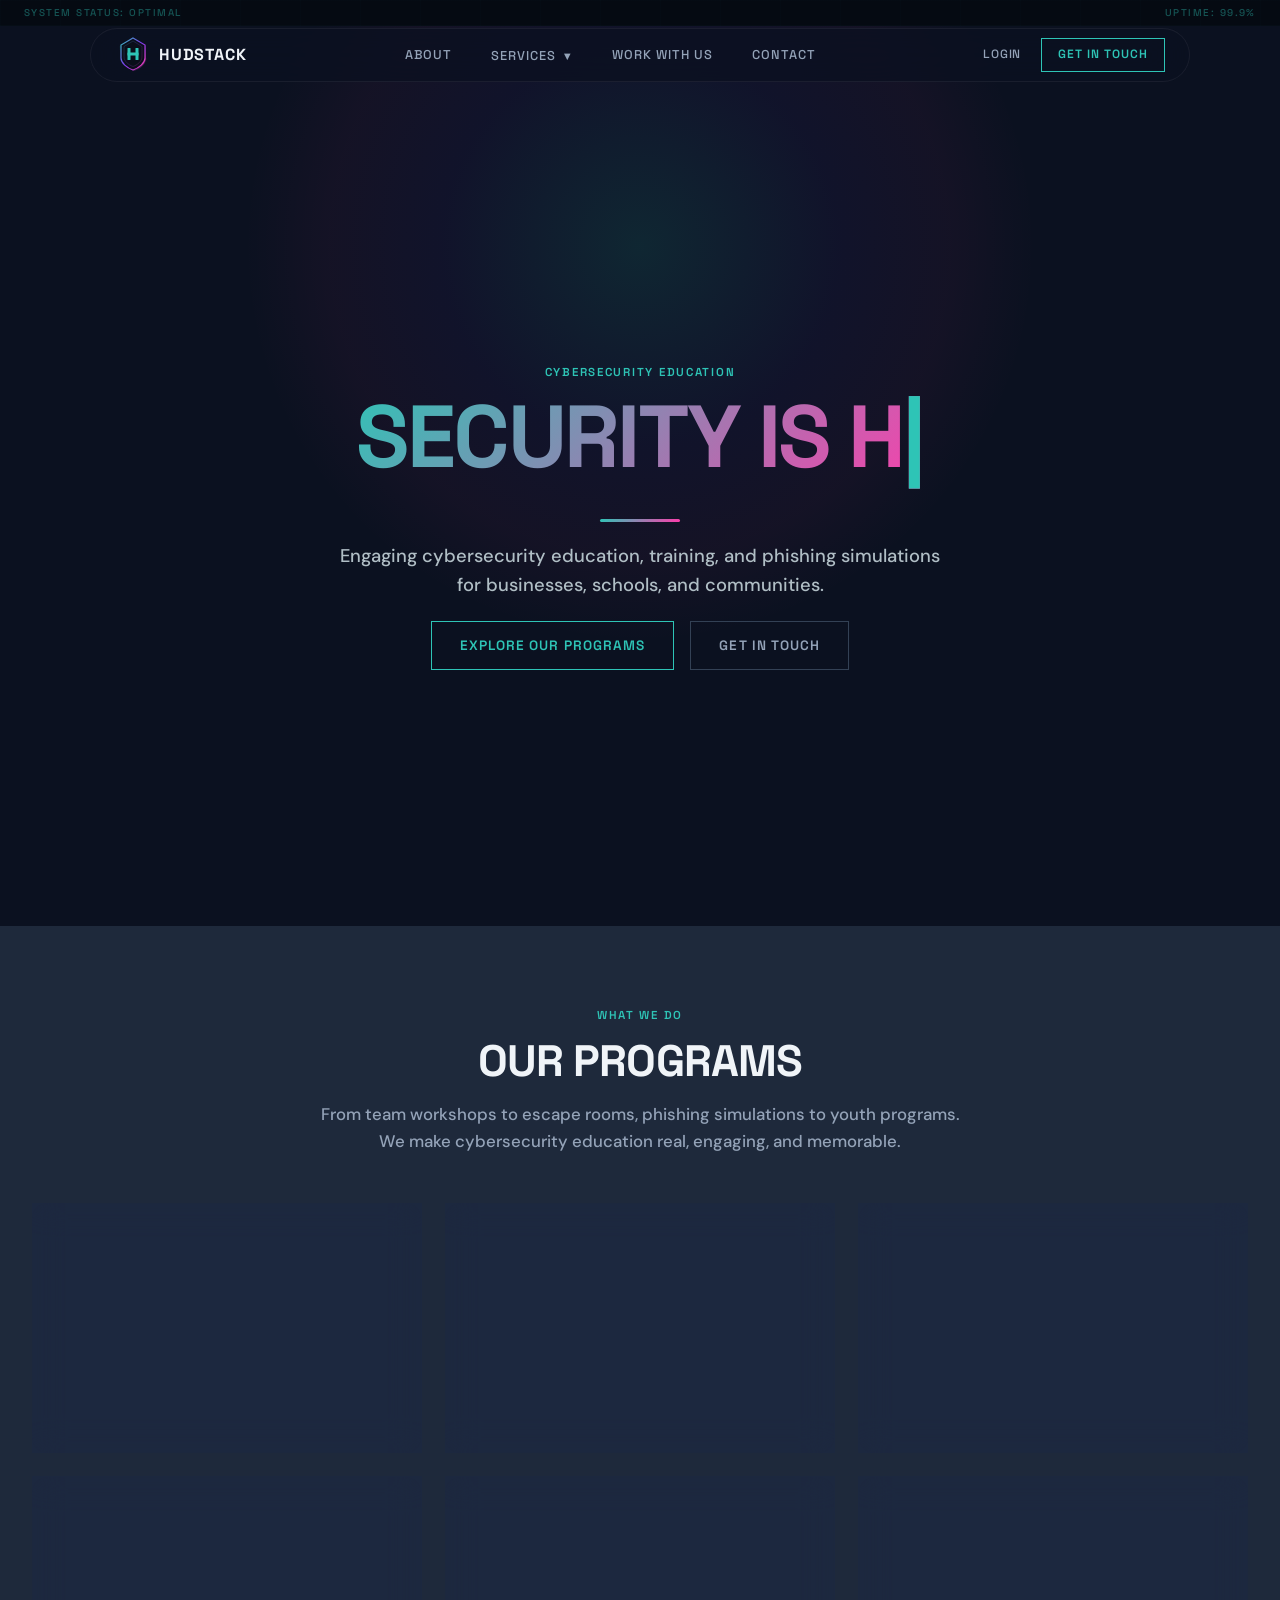
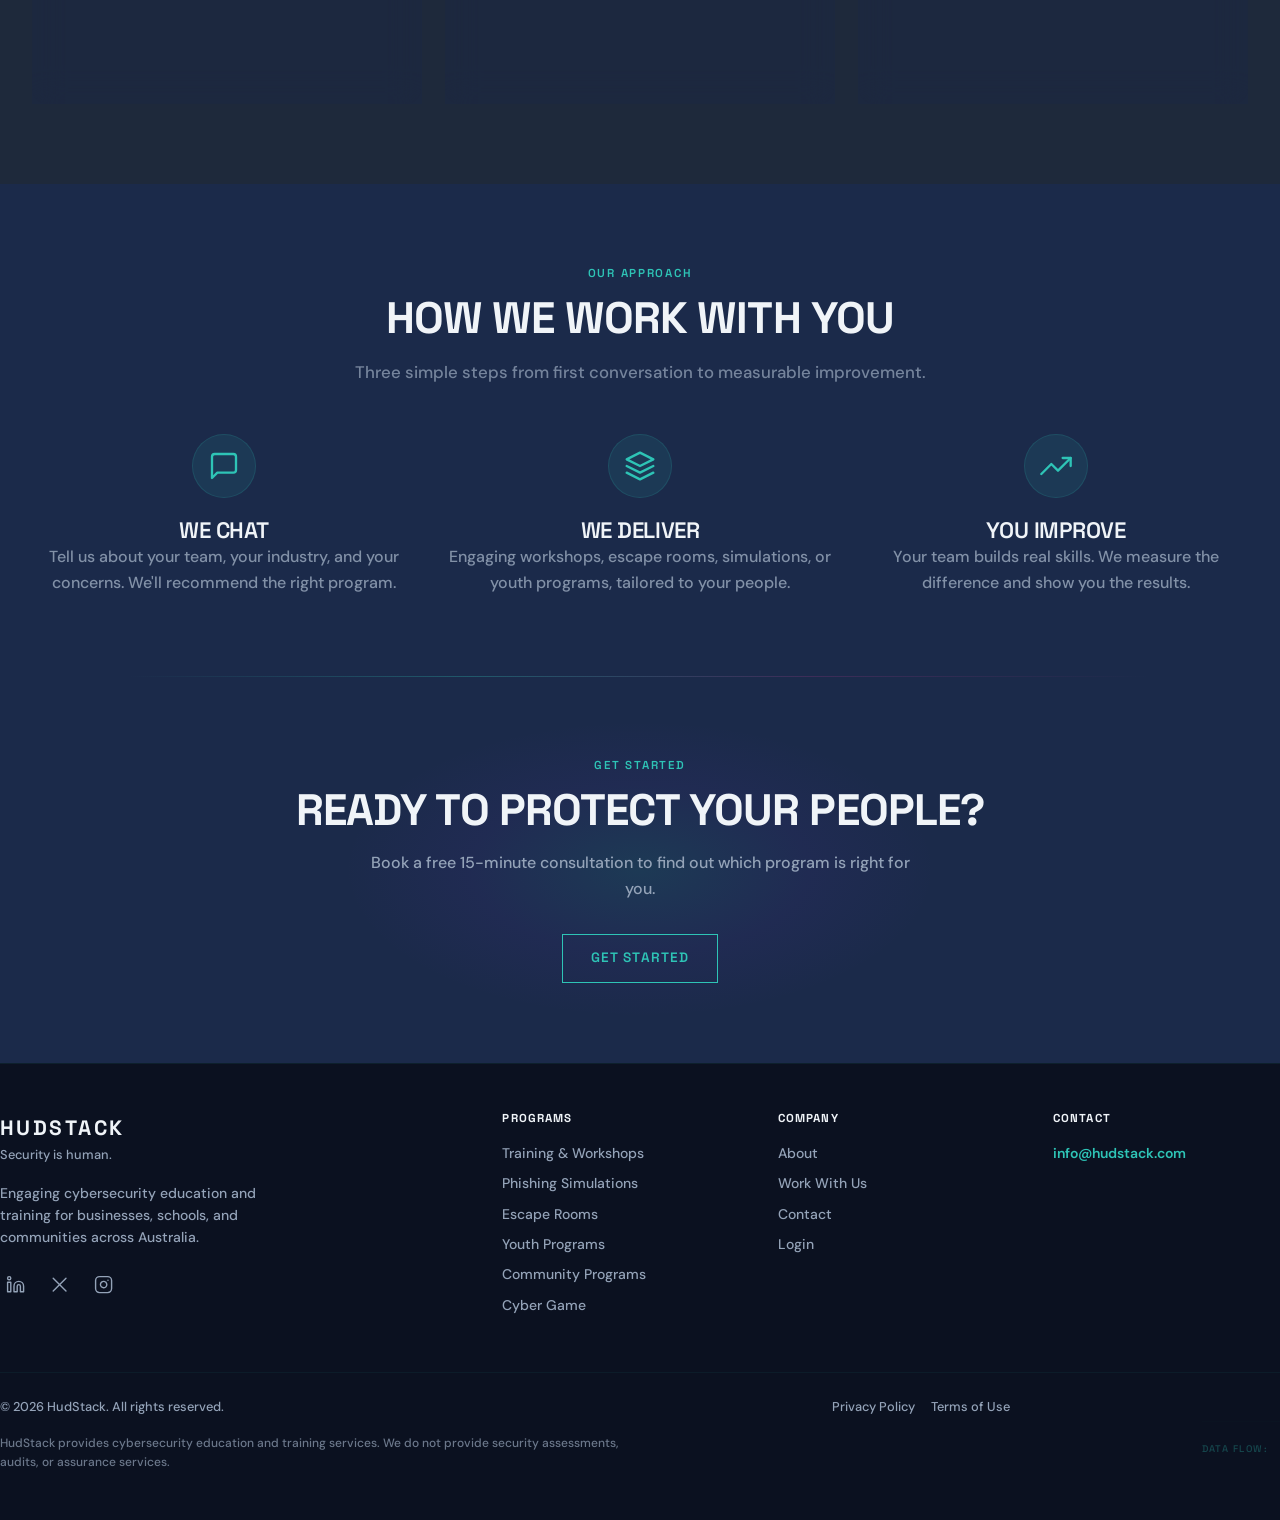
==== commit d74ba785: "Fix typewriter: replace CSS width-animation with pure JS char-by-char approach CSS width:0 animation" ====
--- a/index.html
+++ b/index.html
@@ -55,7 +55,7 @@
       <div class="hero-glow" aria-hidden="true"></div>
       <div class="container hero-inner">
         <span class="section-label fade-in">Cybersecurity education</span>
-        <h1 class="hero-headline fade-in" style="transition-delay:80ms"><span class="typewriter-wrapper">SECURITY IS HUMAN.</span><span class="typewriter-cursor" aria-hidden="true"></span></h1>
+        <h1 class="hero-headline" id="hero-heading" data-text="SECURITY IS HUMAN."></h1>
         <div class="accent-line fade-in" style="transition-delay:120ms" aria-hidden="true"></div>
         <p class="hero-sub fade-in" style="transition-delay:160ms">
           Engaging cybersecurity education, training, and phishing simulations for businesses, schools, and communities.
--- a/css/styles.css
+++ b/css/styles.css
@@ -78,7 +78,7 @@
   background-clip: text;
 }
 
-/* Typewriter — homepage hero */
+/* Hero headline — JS typewriter */
 .hero-headline {
   font-family: 'Space Grotesk', sans-serif;
   font-weight: 700;
@@ -86,47 +86,24 @@
   line-height: 1.05;
   letter-spacing: -0.03em;
   text-transform: uppercase;
+  text-align: center;
+  min-height: 1.2em;
   background: linear-gradient(135deg, #2EC4B6, #7C3AED, #FF3CAC);
   -webkit-background-clip: text;
   -webkit-text-fill-color: transparent;
   background-clip: text;
-  display: inline-flex;
-  align-items: baseline;
-}
-.typewriter-wrapper {
-  display: inline-block;
-  overflow: hidden;
-  white-space: nowrap;
-  width: 0;
-  animation: type-reveal 2s steps(19, end) 0.5s forwards;
-}
-@keyframes type-reveal {
-  from { width: 0; }
-  to   { width: 100%; }
-}
-.typewriter-cursor {
-  display: inline-block;
-  width: 3px;
-  height: 0.85em;
-  background: #2EC4B6;
-  margin-left: 4px;
-  animation: cursor-blink 0.7s step-end infinite;
-  flex-shrink: 0;
-  -webkit-text-fill-color: initial;
-}
-@keyframes cursor-blink { 50% { opacity: 0; } }
-
-/* Glitch text */
-.glitch-text {
-  text-shadow:
-    2px 2px 0px rgba(46, 196, 182, 0.4),
-    -1px -1px 0px rgba(255, 60, 172, 0.3);
-  animation: glitch-in 0.6s ease-out forwards;
-}
-@keyframes glitch-in {
-  0%   { text-shadow: 5px 3px 0 rgba(46,196,182,.6),-4px -2px 0 rgba(255,60,172,.5); transform: translateX(-3px); }
-  25%  { text-shadow: -2px 1px 0 rgba(46,196,182,.4), 3px -2px 0 rgba(255,60,172,.3); transform: translateX(2px); }
-  50%  { text-shadow: 1px -1px 0 rgba(46,196,182,.3),-1px 2px 0 rgba(255,60,172,.2); transform: translateX(-1px); }
+}
+.hero-cursor {
+  display: inline;
+  color: #2EC4B6;
+  animation: blink 0.7s step-end infinite;
+  -webkit-text-fill-color: #2EC4B6;
+}
+@keyframes blink {
+  50% { opacity: 0; }
+}
+
+/* glitch-text removed */
   100% { text-shadow: 2px 2px 0 rgba(46,196,182,.4),-1px -1px 0 rgba(255,60,172,.3); transform: translateX(0); }
 }
 
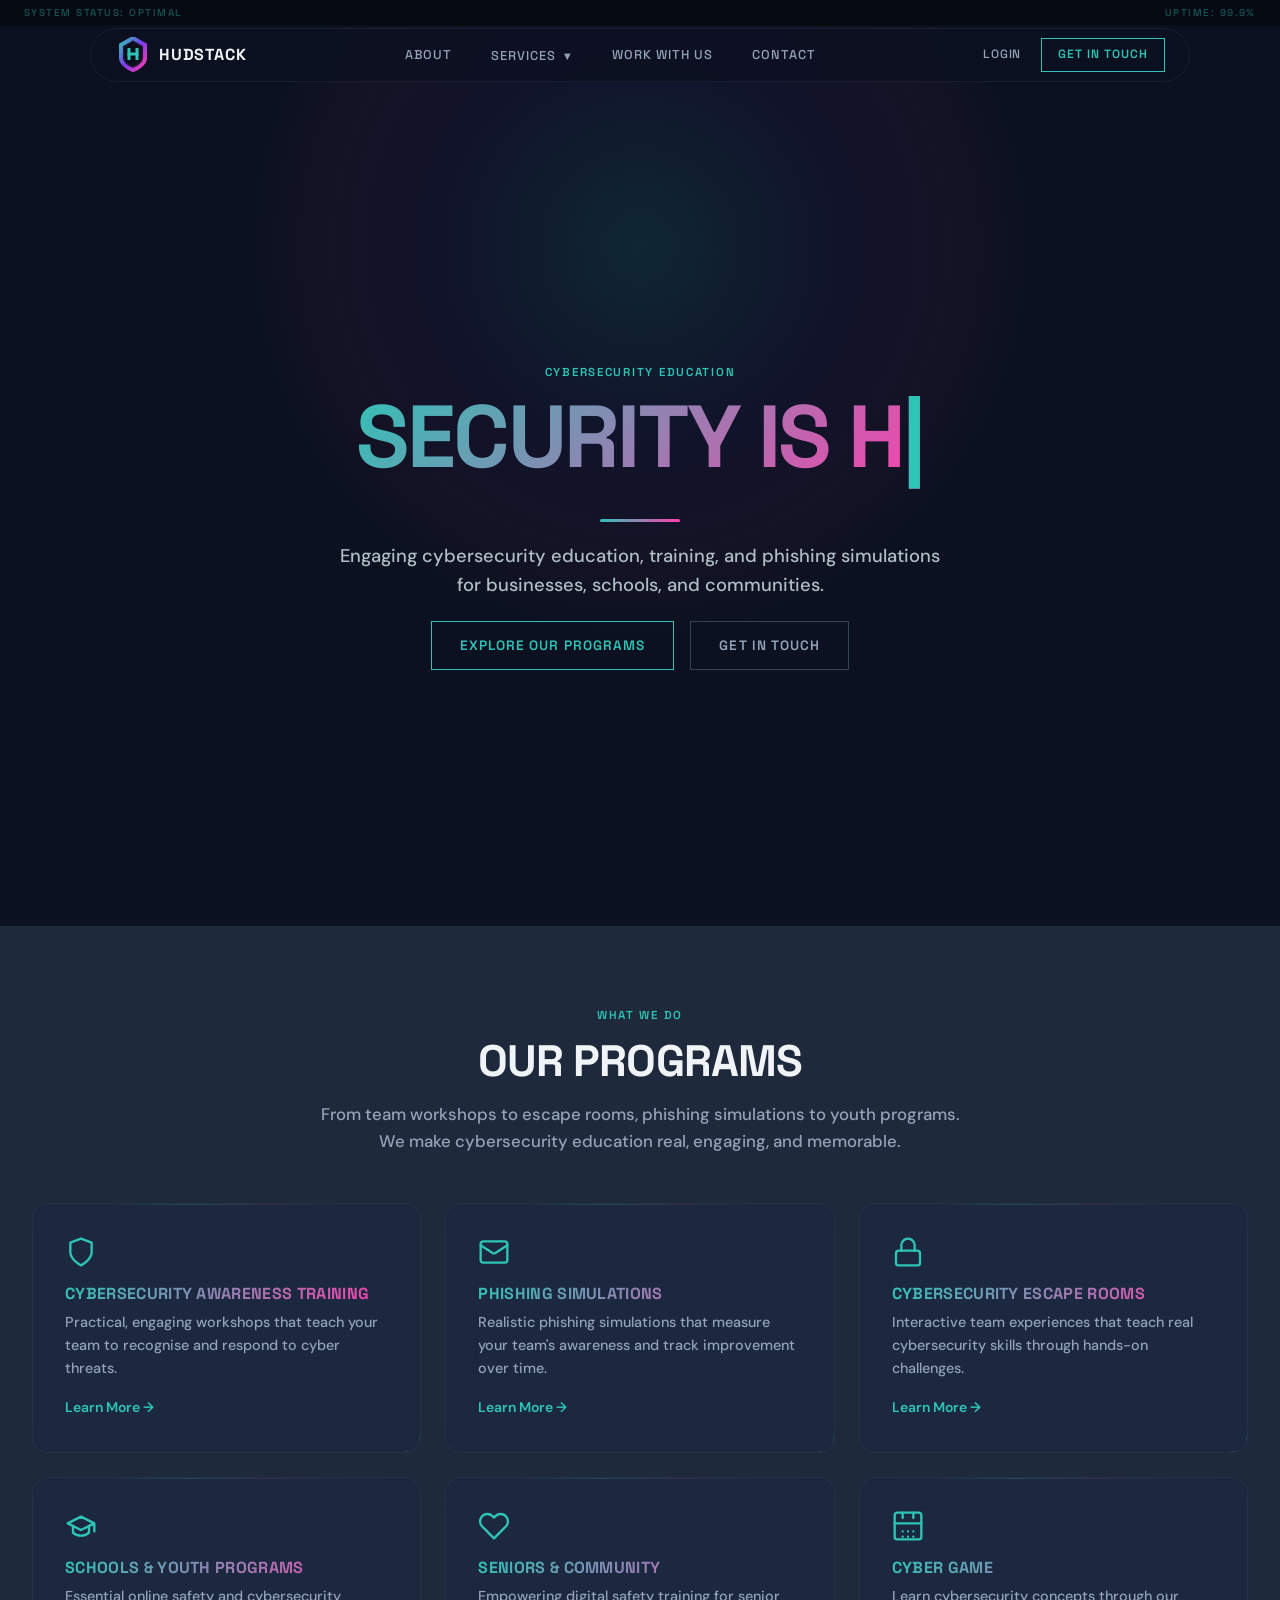
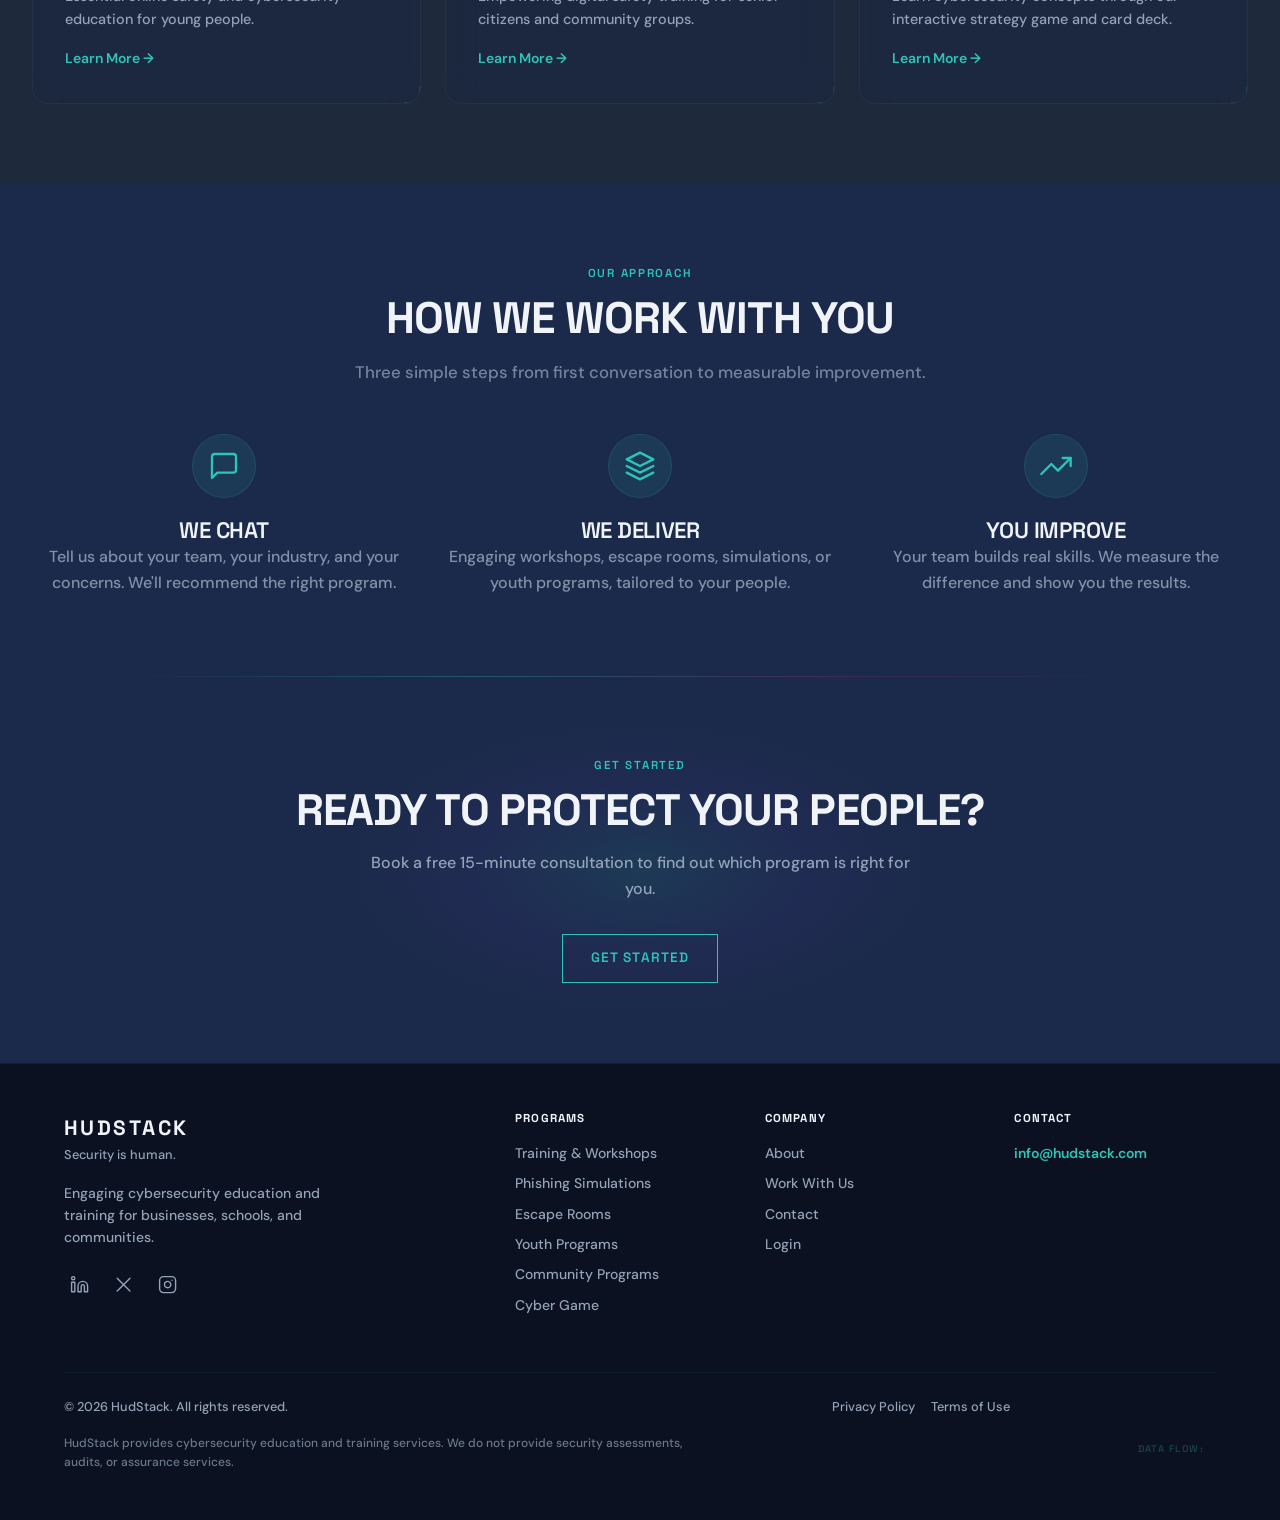
==== commit d6ebd86b: "Fix footer padding (5% horizontal); remove 'across Australia' from all pages Co-Authored-By: Claude " ====
--- a/index.html
+++ b/index.html
@@ -4,7 +4,7 @@
   <meta charset="UTF-8" />
   <meta name="viewport" content="width=device-width, initial-scale=1.0" />
   <title>HudStack — Security is human.</title>
-  <meta name="description" content="HudStack provides engaging cybersecurity education, training, and phishing simulations for businesses, schools, and communities across Australia." />
+  <meta name="description" content="HudStack provides engaging cybersecurity education, training, and phishing simulations for businesses, schools, and communities." />
   <link rel="preconnect" href="https://fonts.googleapis.com" />
   <link rel="preconnect" href="https://fonts.gstatic.com" crossorigin />
   <link href="https://fonts.googleapis.com/css2?family=Space+Grotesk:wght@500;600;700&family=DM+Sans:ital,opsz,wght@0,9..40,400;0,9..40,500;0,9..40,600;0,9..40,700;1,9..40,400&display=swap" rel="stylesheet" />
@@ -223,7 +223,7 @@
         <div>
           <div class="footer-logo-name">HudStack</div>
           <div class="footer-logo-tag">Security is human.</div>
-          <p class="footer-desc">Engaging cybersecurity education and training for businesses, schools, and communities across Australia.</p>
+          <p class="footer-desc">Engaging cybersecurity education and training for businesses, schools, and communities.</p>
           <div class="footer-social" aria-label="Social media links">
             <a href="#" aria-label="LinkedIn">
               <svg xmlns="http://www.w3.org/2000/svg" viewBox="0 0 24 24" fill="none" stroke-width="1.75" stroke-linecap="round" stroke-linejoin="round" aria-hidden="true">
--- a/css/styles.css
+++ b/css/styles.css
@@ -28,7 +28,7 @@
   --space-2xl: 5rem;
 
   --container-max: 1200px;
-  --container-pad: 1.25rem;
+  --container-pad: clamp(1.5rem, 5vw, 3rem);
   --transition:    300ms ease;
   --radius-sm:     0.5rem;
   --radius-md:     1rem;
@@ -612,10 +612,10 @@
 .dropdown-menu {
   display: none;
   position: absolute;
-  top: 100%;
+  top: calc(100% + 0.75rem);
   left: 50%;
   transform: translateX(-50%);
-  margin-top: 0.75rem;
+  margin-top: 0;
   background: rgba(11, 17, 32, 0.95);
   backdrop-filter: blur(20px);
   -webkit-backdrop-filter: blur(20px);
@@ -626,6 +626,15 @@
   z-index: 200;
 }
 .nav-dropdown:hover .dropdown-menu { display: block; }
+/* Invisible bridge fills the gap so hover isn't lost crossing it */
+.dropdown-menu::before {
+  content: '';
+  position: absolute;
+  top: -0.75rem;
+  left: 0;
+  right: 0;
+  height: 0.75rem;
+}
 .dropdown-menu a {
   display: block;
   padding: 0.5rem 1rem;
@@ -780,10 +789,16 @@
 .footer {
   background-color: var(--hs-dark);
   border-top: 1px solid rgba(46,196,182,.08);
-  padding-block: var(--space-xl);
+  padding: var(--space-xl) 5%;
+}
+.footer .container {
+  max-width: 1200px;
+  margin: 0 auto;
+  padding-inline: 0;
 }
 .footer-grid { display: grid; grid-template-columns: 1fr; gap: var(--space-xl); margin-bottom: var(--space-xl); }
-@media (min-width: 768px) { .footer-grid { grid-template-columns: 2fr 1fr 1fr 1fr; } }
+@media (min-width: 560px) { .footer-grid { grid-template-columns: 1fr 1fr; } }
+@media (min-width: 960px) { .footer-grid { grid-template-columns: 2fr 1fr 1fr 1fr; } }
 .footer-logo-name { font-family: 'Space Grotesk', sans-serif; font-size: 1.3rem; font-weight: 700; color: var(--hs-white); letter-spacing: 0.12em; text-transform: uppercase; }
 .footer-logo-tag  { font-family: 'DM Sans', sans-serif; font-size: 0.8rem; color: var(--hs-gray); margin-bottom: 1rem; }
 .footer-desc { font-size: 0.875rem; color: var(--hs-gray); margin-bottom: 1.25rem; max-width: 280px; }
@@ -795,7 +810,7 @@
 .footer-link { display: block; font-size: 0.875rem; color: var(--hs-gray); margin-bottom: 0.5rem; transition: color var(--transition); }
 .footer-link:hover { color: var(--hs-teal); }
 .footer-bottom { padding-top: var(--space-md); border-top: 1px solid rgba(46,196,182,.06); display: flex; flex-direction: column; gap: 0.75rem; }
-@media (min-width: 768px) { .footer-bottom { flex-direction: row; justify-content: space-between; align-items: flex-start; } }
+@media (min-width: 768px) { .footer-bottom { flex-direction: row; flex-wrap: wrap; justify-content: space-between; align-items: flex-start; } }
 .footer-copy { font-size: 0.8rem; color: var(--hs-gray); }
 .footer-legal-links { display: flex; gap: 1rem; }
 .footer-legal-links a { font-size: 0.8rem; color: var(--hs-gray); transition: color var(--transition); }
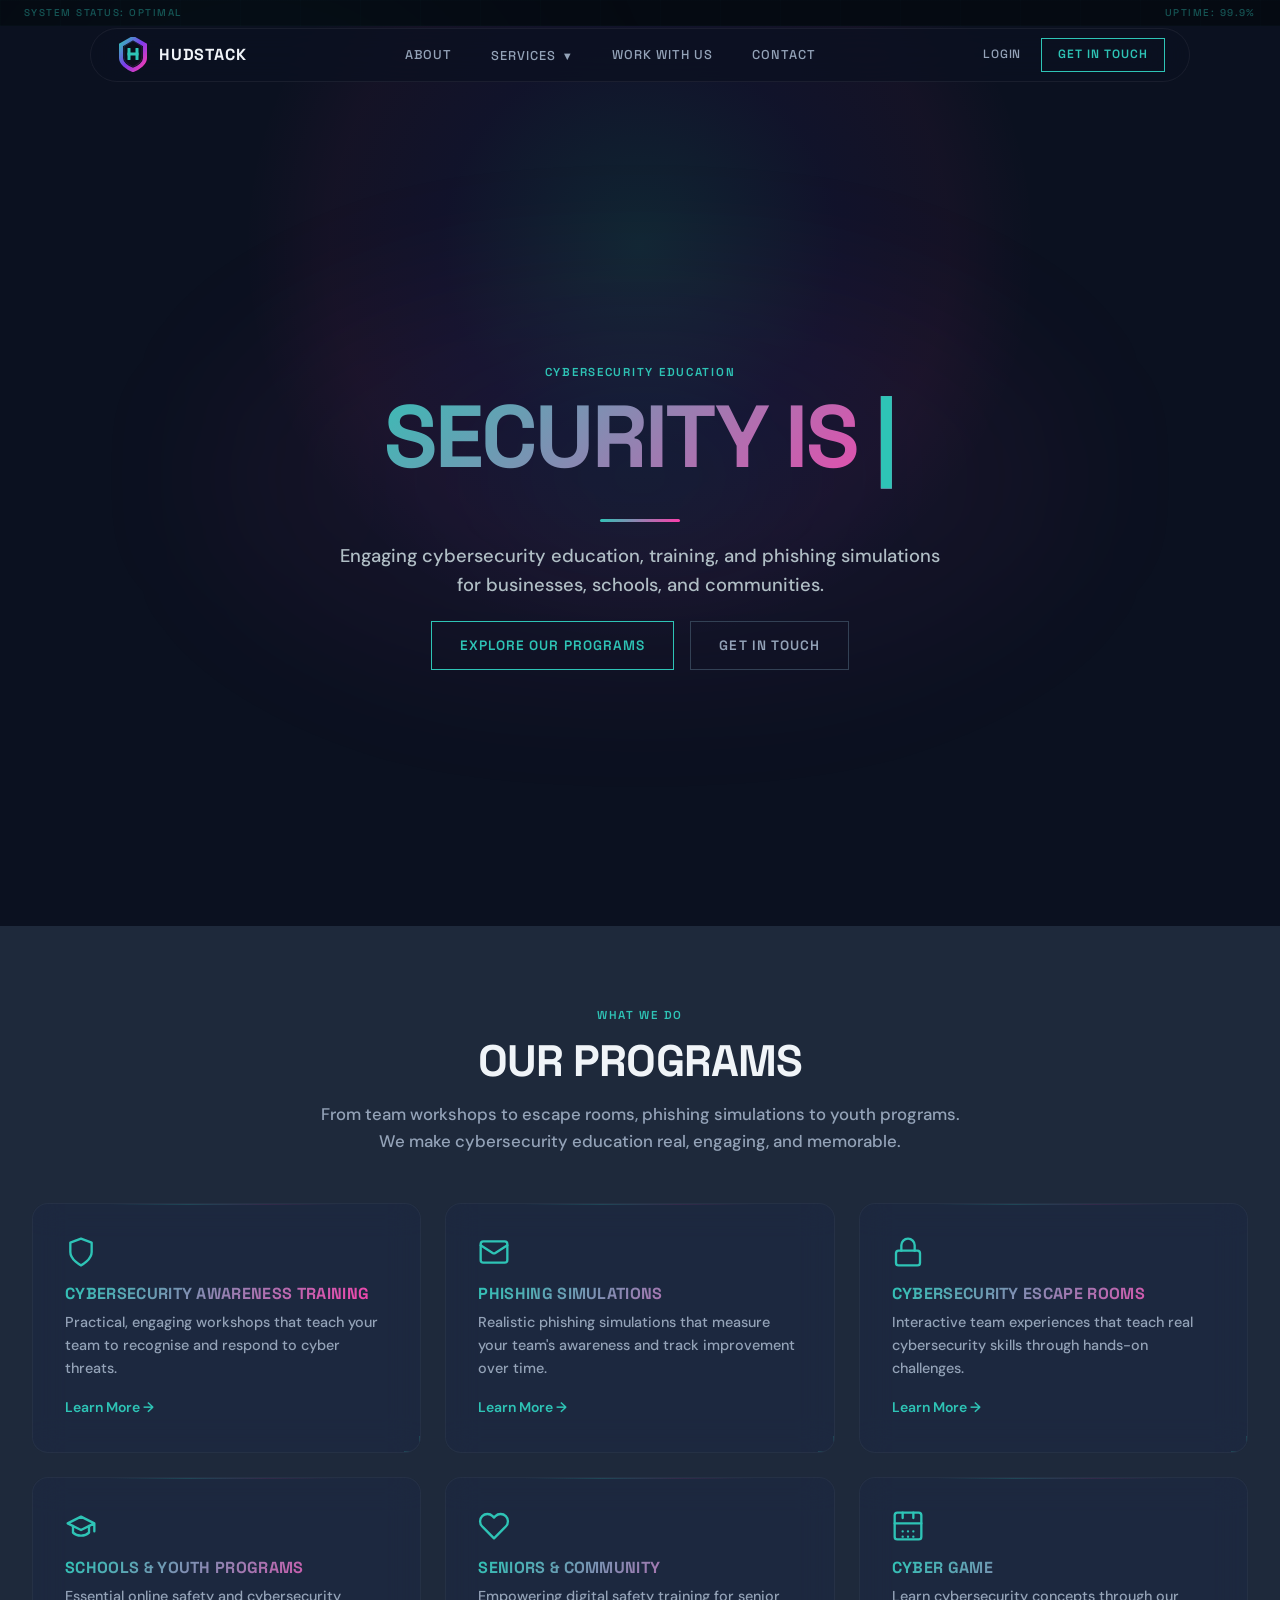
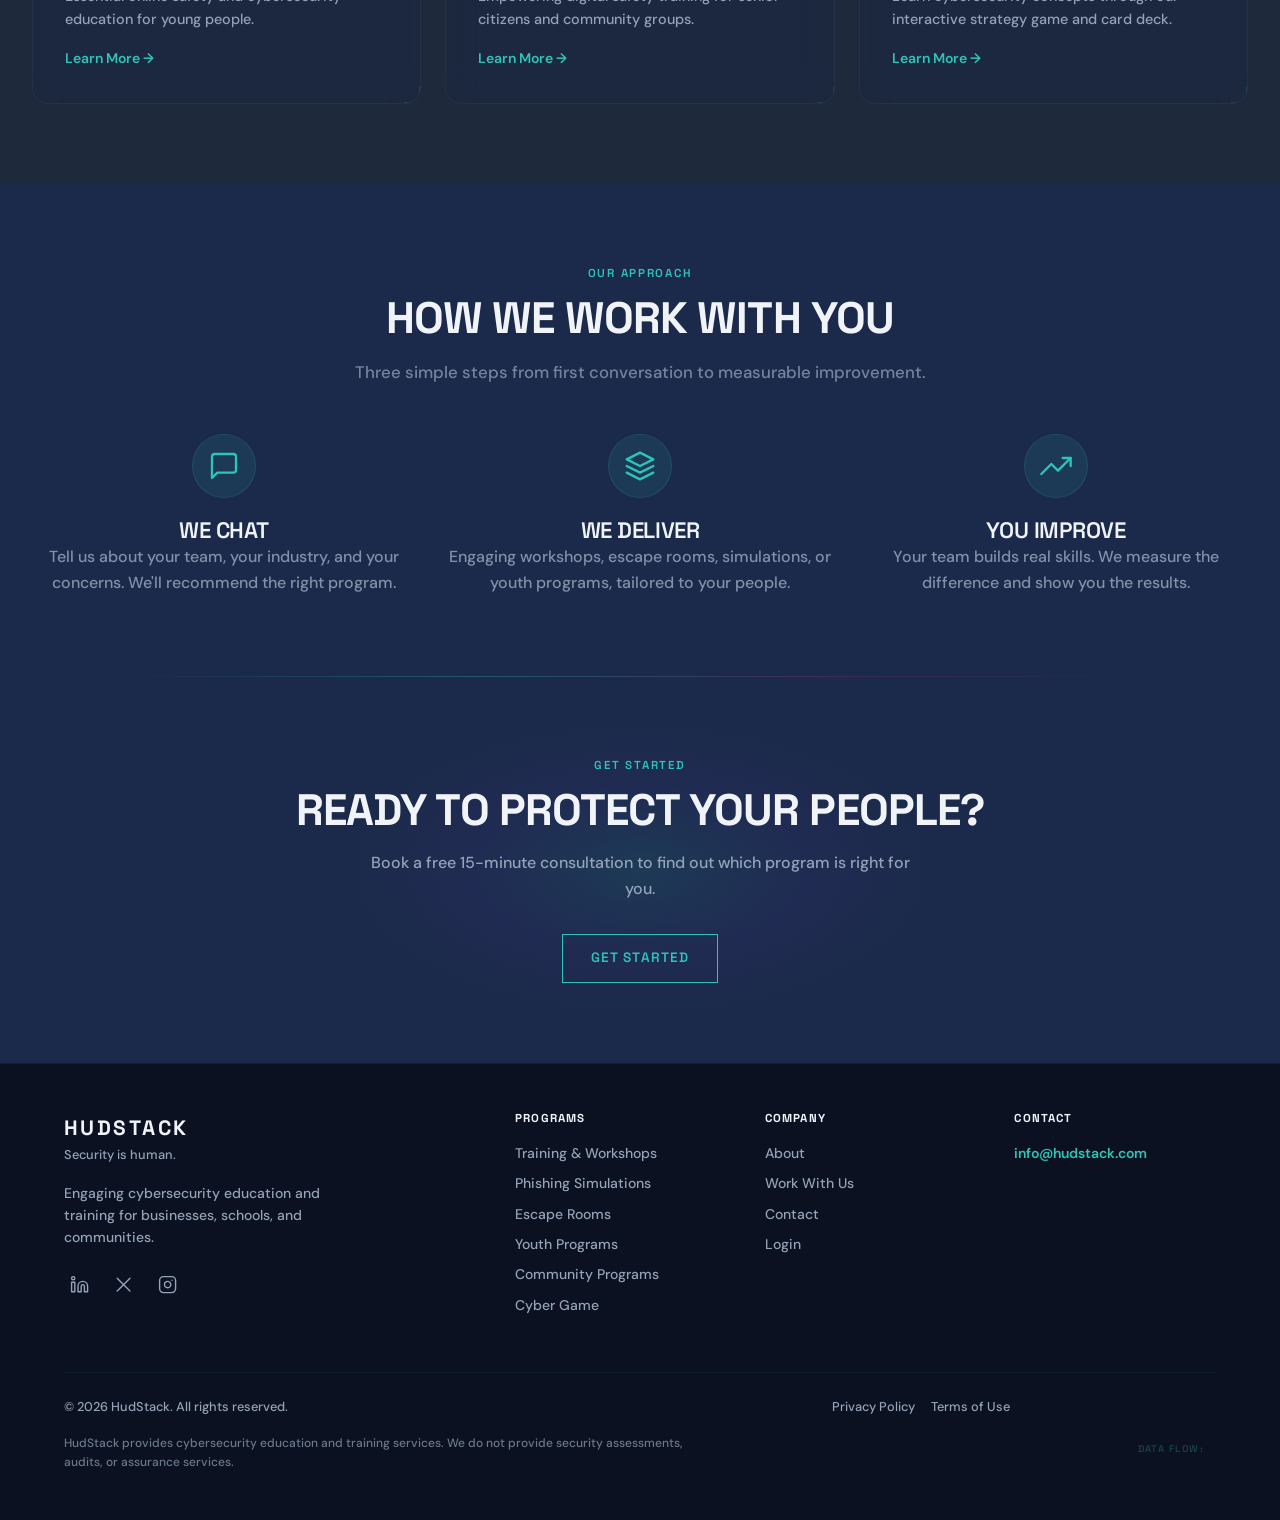
==== commit 9e44defa: "Add background atmosphere: gradient blobs, hero blob, floating particles Co-Authored-By: Claude Sonn" ====
--- a/index.html
+++ b/index.html
@@ -12,6 +12,19 @@
   <link rel="icon" type="image/svg+xml" href="/favicon.svg">
 </head>
 <body>
+  <div class="gradient-blob-1" aria-hidden="true"></div>
+  <div class="gradient-blob-2" aria-hidden="true"></div>
+  <div class="particles" aria-hidden="true">
+    <span class="particle p1"></span>
+    <span class="particle p2"></span>
+    <span class="particle p3"></span>
+    <span class="particle p4"></span>
+    <span class="particle p5"></span>
+    <span class="particle p6"></span>
+    <span class="particle p7"></span>
+    <span class="particle p8"></span>
+    <span class="particle p9"></span>
+  </div>
 
   <!-- ===================== NAV ===================== -->
   <div class="status-bar" aria-hidden="true">
@@ -53,6 +66,7 @@
     <!-- ===================== HERO ===================== -->
     <section class="hero section-dark" aria-label="Hero">
       <div class="hero-glow" aria-hidden="true"></div>
+      <div class="hero-blob" aria-hidden="true"></div>
       <div class="container hero-inner">
         <span class="section-label fade-in">Cybersecurity education</span>
         <h1 class="hero-headline" id="hero-heading" data-text="SECURITY IS HUMAN."></h1>
--- a/css/styles.css
+++ b/css/styles.css
@@ -863,6 +863,97 @@
   z-index: 0;
 }
 
+/* Gradient blobs */
+.gradient-blob-1 {
+  position: fixed;
+  top: -20%;
+  left: -10%;
+  width: 60vw;
+  height: 60vw;
+  background: radial-gradient(circle, rgba(46,196,182,0.07) 0%, transparent 70%);
+  filter: blur(80px);
+  pointer-events: none;
+  z-index: 0;
+  animation: blob-drift-1 30s ease-in-out infinite alternate;
+}
+.gradient-blob-2 {
+  position: fixed;
+  bottom: -20%;
+  right: -10%;
+  width: 50vw;
+  height: 50vw;
+  background: radial-gradient(circle, rgba(255,60,172,0.05) 0%, transparent 70%);
+  filter: blur(80px);
+  pointer-events: none;
+  z-index: 0;
+  animation: blob-drift-2 25s ease-in-out infinite alternate;
+}
+@keyframes blob-drift-1 {
+  0%   { transform: translate(0, 0); }
+  100% { transform: translate(5vw, 8vh); }
+}
+@keyframes blob-drift-2 {
+  0%   { transform: translate(0, 0); }
+  100% { transform: translate(-4vw, -6vh); }
+}
+
+/* Hero blob */
+.hero-blob {
+  position: absolute;
+  top: 50%;
+  left: 50%;
+  transform: translate(-50%, -50%);
+  width: 80vw;
+  max-width: 900px;
+  height: 50vh;
+  background: radial-gradient(ellipse, rgba(46,196,182,0.1) 0%, rgba(124,58,237,0.06) 30%, rgba(255,60,172,0.04) 60%, transparent 80%);
+  filter: blur(60px);
+  pointer-events: none;
+  z-index: 0;
+  animation: hero-blob-morph 20s ease-in-out infinite alternate;
+}
+@keyframes hero-blob-morph {
+  0%   { transform: translate(-50%, -50%) scale(1);    border-radius: 40% 60% 70% 30% / 40% 50% 60% 50%; }
+  50%  { transform: translate(-50%, -50%) scale(1.05); border-radius: 60% 40% 30% 70% / 50% 60% 40% 60%; }
+  100% { transform: translate(-50%, -50%) scale(0.95); border-radius: 50% 50% 60% 40% / 60% 40% 50% 50%; }
+}
+
+/* Floating particles */
+.particles {
+  position: fixed;
+  top: 0; left: 0;
+  width: 100%; height: 100%;
+  pointer-events: none;
+  z-index: 0;
+  overflow: hidden;
+}
+.particle { position: absolute; display: block; opacity: 0.15; }
+.p1, .p4, .p7 { width: 6px; height: 6px; background: var(--hs-teal); transform: rotate(45deg); }
+.p2, .p5, .p8 { width: 4px; height: 4px; background: var(--hs-pink); border-radius: 50%; }
+.p3, .p6, .p9 { width: 10px; height: 10px; background: transparent; }
+.p3::before, .p6::before, .p9::before { content: '+'; font-size: 12px; color: var(--hs-teal); opacity: 0.6; }
+.p1  { top: 12%; left: 8%;  animation: drift-1 35s ease-in-out infinite alternate; }
+.p2  { top: 25%; left: 85%; animation: drift-2 28s ease-in-out infinite alternate; }
+.p3  { top: 40%; left: 15%; animation: drift-3 32s ease-in-out infinite alternate; }
+.p4  { top: 55%; left: 70%; animation: drift-1 40s ease-in-out infinite alternate; }
+.p5  { top: 70%; left: 25%; animation: drift-2 30s ease-in-out infinite alternate; }
+.p6  { top: 15%; left: 55%; animation: drift-3 38s ease-in-out infinite alternate; }
+.p7  { top: 80%; left: 90%; animation: drift-1 33s ease-in-out infinite alternate; }
+.p8  { top: 35%; left: 45%; animation: drift-2 36s ease-in-out infinite alternate; }
+.p9  { top: 60%; left: 5%;  animation: drift-3 29s ease-in-out infinite alternate; }
+@keyframes drift-1 {
+  0%   { transform: translate(0, 0) rotate(45deg); }
+  100% { transform: translate(30px, -40px) rotate(45deg); }
+}
+@keyframes drift-2 {
+  0%   { transform: translate(0, 0); }
+  100% { transform: translate(-25px, 35px); }
+}
+@keyframes drift-3 {
+  0%   { transform: translate(0, 0); }
+  100% { transform: translate(20px, 25px); }
+}
+
 /* Status bar */
 .status-bar {
   width: 100%;
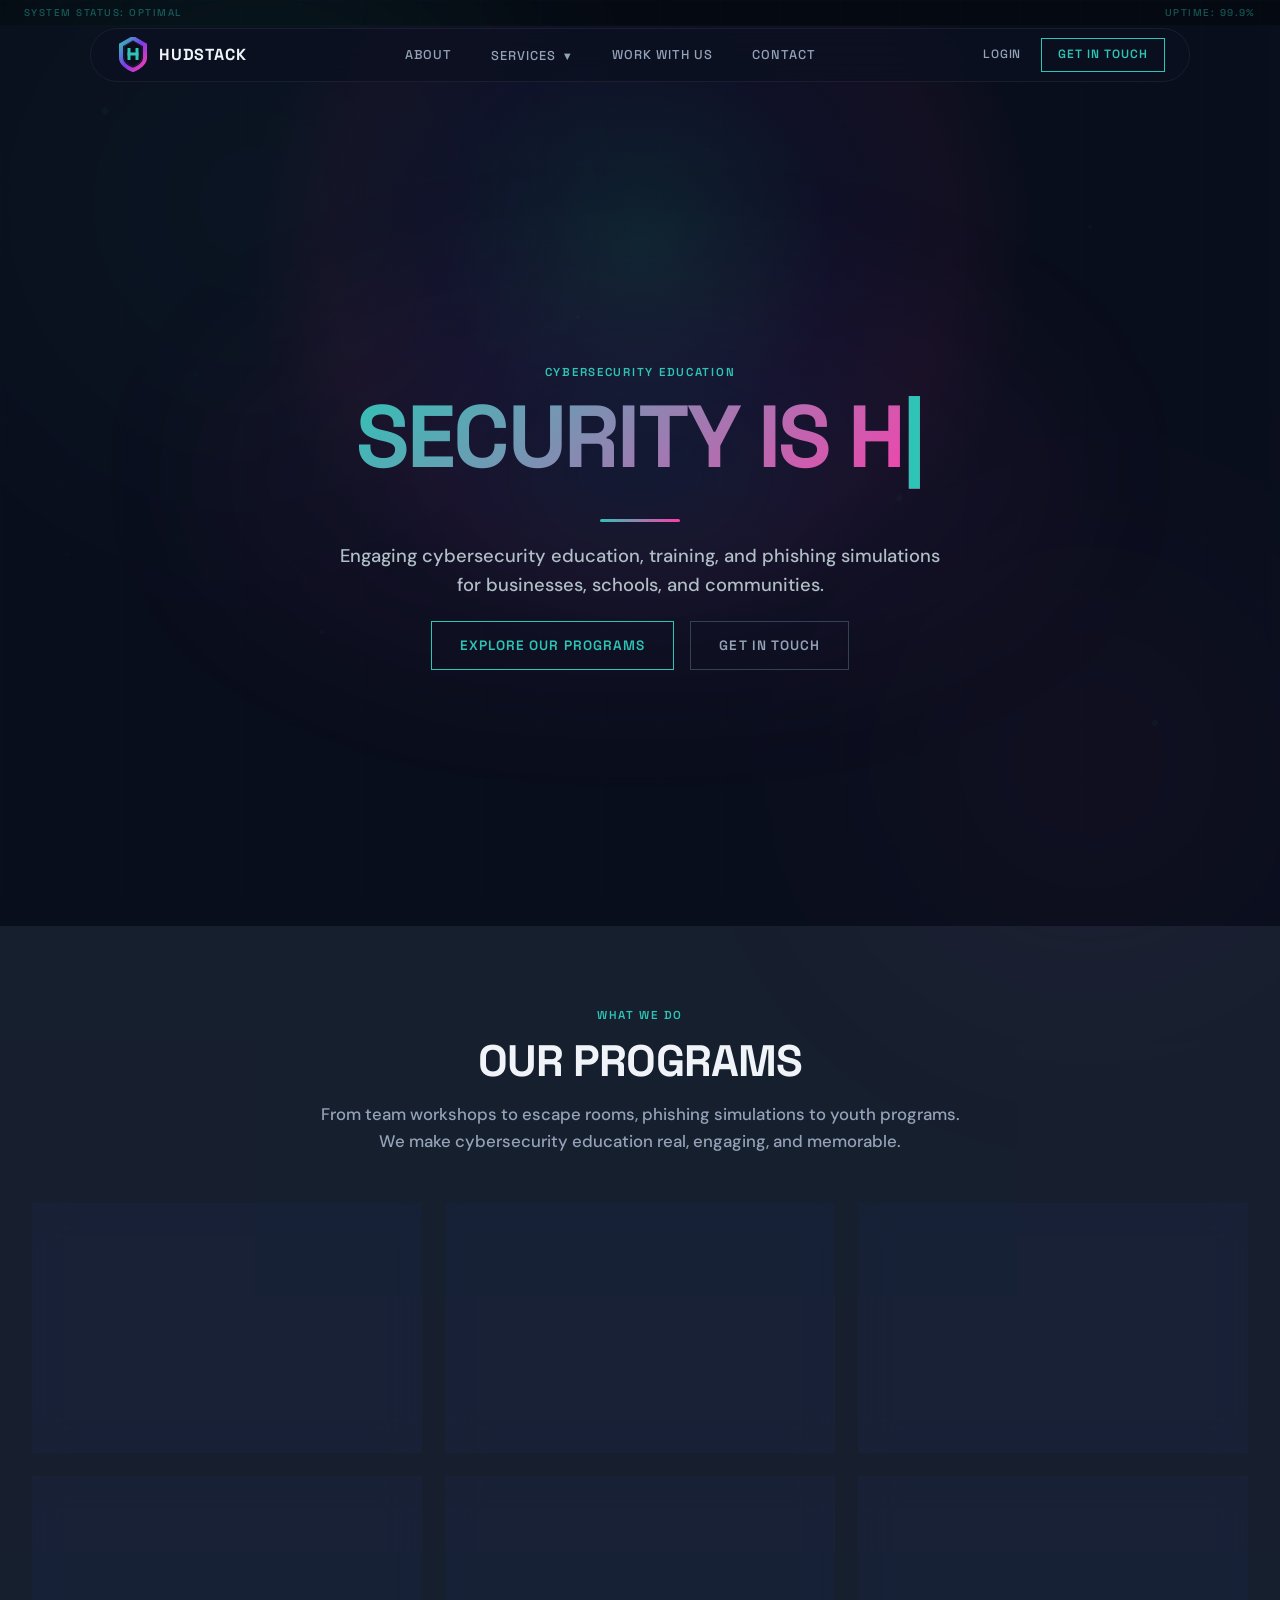
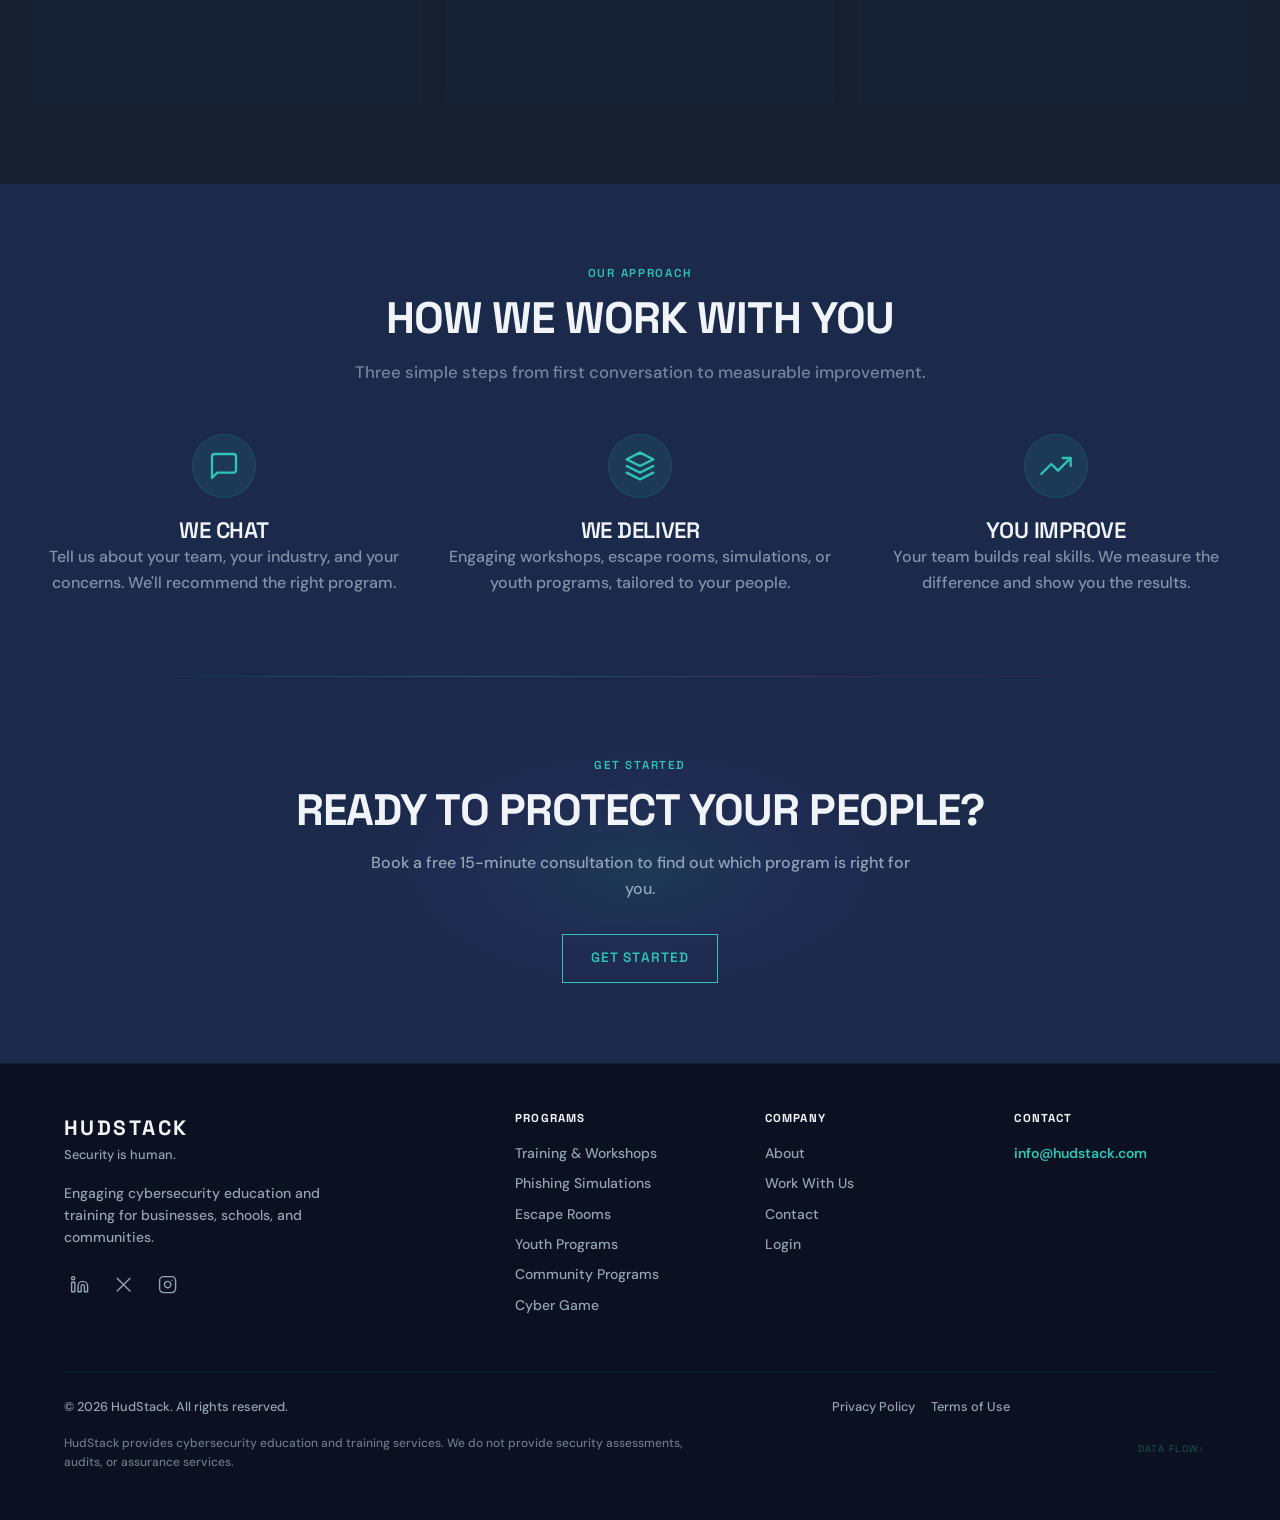
==== commit 0c1c7e06: "Fix mobile: nav collapse, hamburger menu, logo size, hero/buttons/footer responsive - Mobile menu ov" ====
--- a/index.html
+++ b/index.html
@@ -60,6 +60,22 @@
       <span></span><span></span><span></span>
     </button>
   </nav>
+  <div class="mobile-menu" id="mobileMenu">
+    <div class="mobile-menu-content">
+      <a href="/about.html">About</a>
+      <a href="/cyberawarenesstraining.html">Training &amp; Workshops</a>
+      <a href="/phishingsimulation.html">Phishing Simulations</a>
+      <a href="/cyberescaperoom.html">Escape Rooms</a>
+      <a href="/youth.html">Youth Programs</a>
+      <a href="/community.html">Seniors &amp; Community</a>
+      <a href="/cybergame.html">Cyber Game</a>
+      <a href="/workwithus.html">Work With Us</a>
+      <a href="/contact.html">Contact</a>
+      <div class="mobile-menu-divider"></div>
+      <a href="https://app.hudstack.com">Login</a>
+      <a href="/contact.html" class="mobile-menu-cta">Get in Touch</a>
+    </div>
+  </div>
 
   <main>
 
--- a/css/styles.css
+++ b/css/styles.css
@@ -37,7 +37,9 @@
 
 /* 3. RESET */
 *, *::before, *::after { box-sizing: border-box; margin: 0; padding: 0; }
-html { scroll-behavior: smooth; }
+html { scroll-behavior: smooth; overflow-x: hidden; }
+body { overflow-x: hidden; }
+img, svg, video { max-width: 100%; height: auto; }
 body {
   font-family: 'DM Sans', sans-serif;
   font-weight: 500;
@@ -48,7 +50,8 @@
   -webkit-font-smoothing: antialiased;
   -moz-osx-font-smoothing: grayscale;
 }
-main, footer { position: relative; z-index: 1; }
+main, footer { position: relative; z-index: 2; }
+nav { z-index: 100; }
 img, svg { display: block; max-width: 100%; }
 a { color: inherit; text-decoration: none; }
 ul, ol { list-style: none; }
@@ -117,9 +120,9 @@
 .section { padding-block: var(--space-2xl); }
 section { padding: 7rem 2rem; }
 @media (max-width: 768px) { section { padding: 4rem 1.5rem; } }
-.section-dark  { background-color: var(--hs-dark);  }
-.section-slate { background-color: var(--hs-slate); }
-.section-navy  { background-color: var(--hs-navy);  }
+.section-dark  { background-color: rgba(11, 17, 32, 0.75);  }
+.section-slate { background-color: rgba(30, 41, 59, 0.70); }
+.section-navy  { background-color: rgba(27, 42, 74, 0.70);  }
 
 /* Kill light sections — entire site is dark */
 .section-light { background-color: var(--hs-navy) !important; }
@@ -577,7 +580,7 @@
   text-decoration: none;
   flex-shrink: 0;
 }
-.nav-logo-icon { width: 36px; height: 36px; }
+.nav-logo-icon { width: 36px; height: 36px; max-width: 36px; max-height: 36px; flex-shrink: 0; }
 .nav-logo-text {
   font-family: 'Space Grotesk', sans-serif;
   font-weight: 700;
@@ -683,9 +686,96 @@
   padding: 0.5rem;
 }
 .hamburger span { display: block; width: 24px; height: 2px; background: var(--hs-white); border-radius: 999px; }
+/* ============================================================
+   MOBILE — all changes below max-width: 768px
+   ============================================================ */
 @media (max-width: 768px) {
+  /* Nav */
+  nav {
+    top: 12px;
+    left: 0.75rem;
+    right: 0.75rem;
+    width: auto;
+    transform: none;
+    padding: 0.5rem 1rem;
+    border-radius: 50px;
+  }
   .nav-links, .nav-right { display: none; }
   .hamburger { display: flex; }
+  .nav-logo-text { font-size: 0.9rem; }
+
+  /* Hero */
+  .hero { padding-top: 6rem; min-height: 80vh; }
+  .hero-headline { font-size: clamp(2rem, 8vw, 3rem); }
+  .hero-sub { font-size: 1rem; padding: 0 0.5rem; }
+
+  /* Buttons */
+  .btn-group { flex-direction: column; align-items: center; width: 100%; }
+  .btn-primary, .btn-secondary { width: 100%; max-width: 300px; text-align: center; }
+
+  /* Section */
+  section { padding: 4rem 1.25rem; }
+  h2 { font-size: clamp(1.5rem, 6vw, 2rem); }
+  .section-label { font-size: 0.65rem; }
+
+  /* Status bar */
+  .status-bar { font-size: 0.55rem; padding: 0.2rem 1rem; }
+
+  /* Footer */
+  .footer { padding: 3rem 1.25rem 2rem; }
+  .footer .container { padding-inline: 0; }
+  .data-label { font-size: 0.55rem; }
+
+  /* Blobs — prevent horizontal scroll */
+  .gradient-blob-1, .gradient-blob-2 { width: 80vw; height: 80vw; }
+  .hero-blob { width: 100vw; height: 40vh; }
+}
+
+/* Hamburger → X animation */
+.hamburger.active span:nth-child(1) { transform: rotate(45deg) translate(5px, 5px); }
+.hamburger.active span:nth-child(2) { opacity: 0; }
+.hamburger.active span:nth-child(3) { transform: rotate(-45deg) translate(5px, -5px); }
+
+/* Mobile menu overlay */
+.mobile-menu {
+  display: none;
+  position: fixed;
+  top: 0; left: 0;
+  width: 100%; height: 100%;
+  background: rgba(6, 10, 19, 0.97);
+  backdrop-filter: blur(20px);
+  -webkit-backdrop-filter: blur(20px);
+  z-index: 99;
+  padding: 6rem 2rem 2rem;
+  overflow-y: auto;
+}
+.mobile-menu.open { display: block; }
+.mobile-menu-content { display: flex; flex-direction: column; gap: 0.25rem; }
+.mobile-menu-content a {
+  font-family: 'Space Grotesk', sans-serif;
+  font-size: 1.1rem;
+  font-weight: 500;
+  letter-spacing: 0.05em;
+  text-transform: uppercase;
+  color: var(--hs-gray);
+  text-decoration: none;
+  padding: 0.75rem 0;
+  border-bottom: 1px solid rgba(255, 255, 255, 0.04);
+  transition: color 200ms ease;
+}
+.mobile-menu-content a:hover { color: var(--hs-teal); }
+.mobile-menu-divider {
+  height: 1px;
+  background: linear-gradient(90deg, transparent, rgba(46,196,182,0.2), rgba(255,60,172,0.1), transparent);
+  margin: 1rem 0;
+}
+.mobile-menu-cta {
+  color: var(--hs-teal) !important;
+  border: 1px solid var(--hs-teal) !important;
+  text-align: center;
+  padding: 0.75rem 1.5rem !important;
+  margin-top: 0.5rem;
+  border-bottom: none !important;
 }
 
 /* 13. HERO */
@@ -699,7 +789,7 @@
   padding-bottom: var(--space-2xl);
   position: relative;
   overflow: hidden;
-  background-color: var(--hs-dark);
+  background-color: rgba(11, 17, 32, 0.75);
   text-align: center;
 }
 .hero h1 {
@@ -755,7 +845,7 @@
   text-align: center;
   padding-top: 8rem;
   padding-bottom: var(--space-xl);
-  background-color: var(--hs-dark);
+  background-color: rgba(11, 17, 32, 0.75);
   position: relative;
   overflow: hidden;
   text-align: center;
@@ -870,10 +960,10 @@
   left: -10%;
   width: 60vw;
   height: 60vw;
-  background: radial-gradient(circle, rgba(46,196,182,0.07) 0%, transparent 70%);
+  background: radial-gradient(circle, rgba(46,196,182,0.18) 0%, transparent 70%);
   filter: blur(80px);
   pointer-events: none;
-  z-index: 0;
+  z-index: 1;
   animation: blob-drift-1 30s ease-in-out infinite alternate;
 }
 .gradient-blob-2 {
@@ -882,10 +972,10 @@
   right: -10%;
   width: 50vw;
   height: 50vw;
-  background: radial-gradient(circle, rgba(255,60,172,0.05) 0%, transparent 70%);
+  background: radial-gradient(circle, rgba(255,60,172,0.14) 0%, transparent 70%);
   filter: blur(80px);
   pointer-events: none;
-  z-index: 0;
+  z-index: 1;
   animation: blob-drift-2 25s ease-in-out infinite alternate;
 }
 @keyframes blob-drift-1 {
@@ -924,7 +1014,7 @@
   top: 0; left: 0;
   width: 100%; height: 100%;
   pointer-events: none;
-  z-index: 0;
+  z-index: 1;
   overflow: hidden;
 }
 .particle { position: absolute; display: block; opacity: 0.15; }
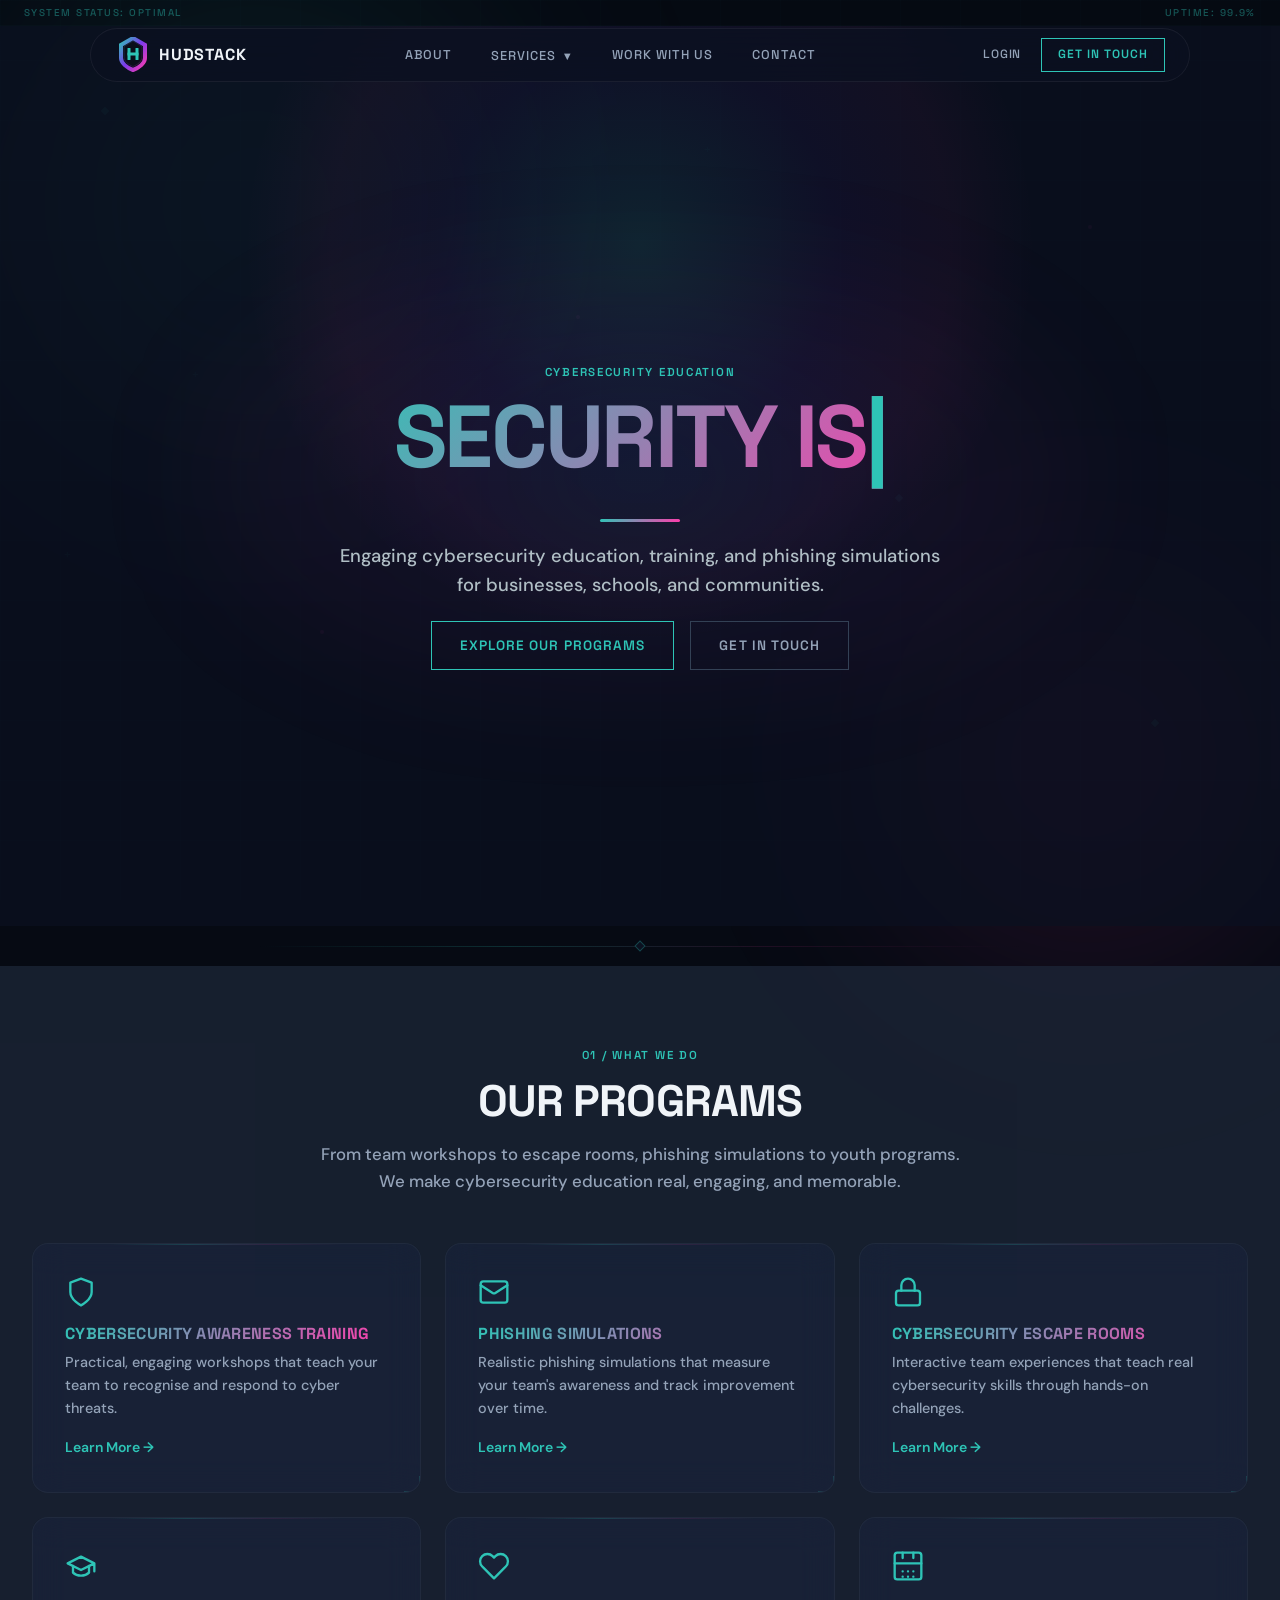
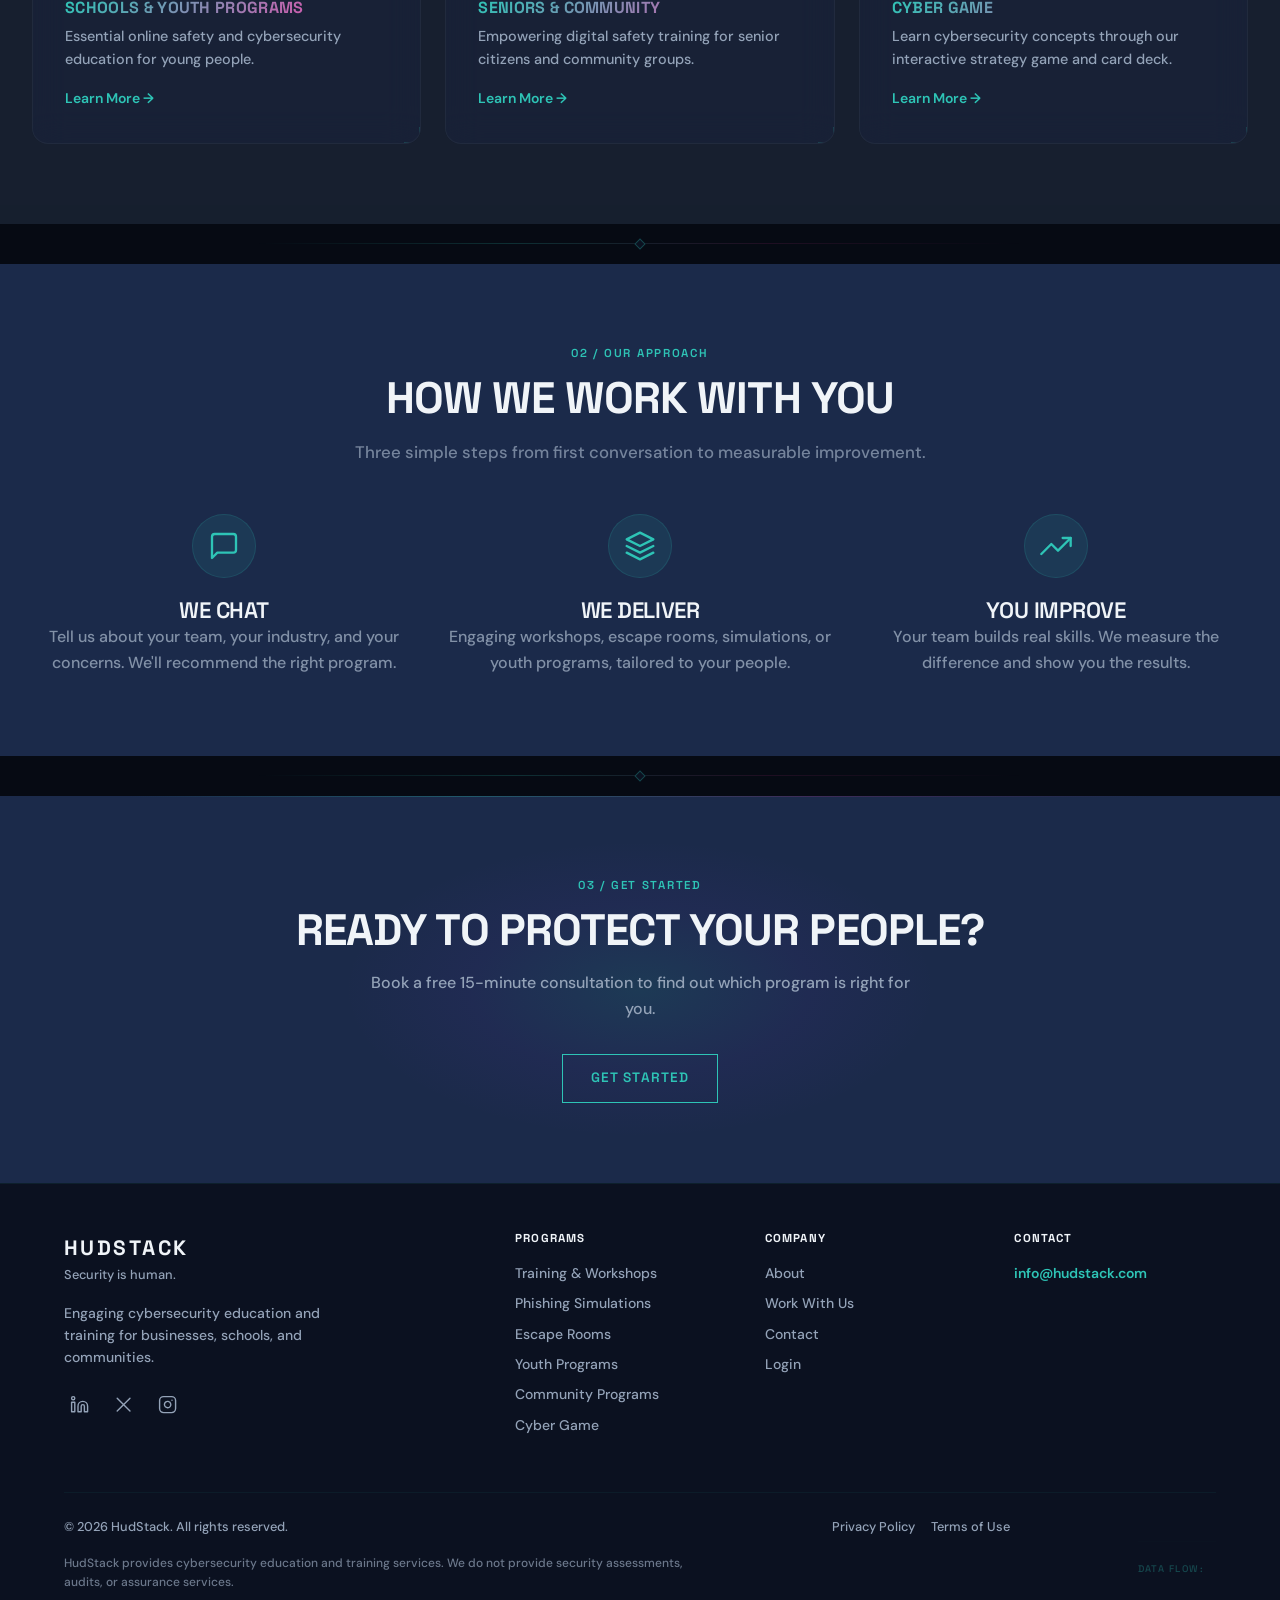
==== commit 43adc79b: "Add HUD elements: section dividers between sections, numbered section labels Section dividers added " ====
--- a/index.html
+++ b/index.html
@@ -97,11 +97,13 @@
       </div>
     </section>
 
+    <div class="section-divider" aria-hidden="true"></div>
+
     <!-- ===================== SERVICES GRID ===================== -->
     <section id="services" class="section section-slate" aria-labelledby="services-heading">
       <div class="container">
         <div class="text-center fade-in">
-          <span class="section-label">What We Do</span>
+          <span class="section-label">01 / What We Do</span>
           <h2 id="services-heading" class="section-heading">Our Programs</h2>
           <p class="section-sub centered">
             From team workshops to escape rooms, phishing simulations to youth programs. We make cybersecurity education real, engaging, and memorable.
@@ -189,11 +191,13 @@
       </div>
     </section>
 
+    <div class="section-divider" aria-hidden="true"></div>
+
     <!-- ===================== HOW IT WORKS ===================== -->
     <section class="section section-light" aria-labelledby="how-heading">
       <div class="container">
         <div class="text-center fade-in">
-          <span class="section-label" style="color:var(--hs-teal)">Our approach</span>
+          <span class="section-label" style="color:var(--hs-teal)">02 / Our Approach</span>
           <h2 id="how-heading" class="section-heading" style="color:var(--hs-dark-text)">How We Work With You</h2>
           <p class="section-sub centered" style="color:var(--hs-dark-text);opacity:.75">
             Three simple steps from first conversation to measurable improvement.
@@ -234,10 +238,12 @@
       </div>
     </section>
 
+    <div class="section-divider" aria-hidden="true"></div>
+
     <!-- ===================== CTA ===================== -->
     <section class="cta-section" aria-labelledby="cta-heading">
       <div class="container">
-        <span class="section-label">Get started</span>
+        <span class="section-label">03 / Get Started</span>
         <h2 id="cta-heading">Ready to protect your people?</h2>
         <p>Book a free 15-minute consultation to find out which program is right for you.</p>
         <a href="/contact.html" class="btn-primary">Get Started</a>
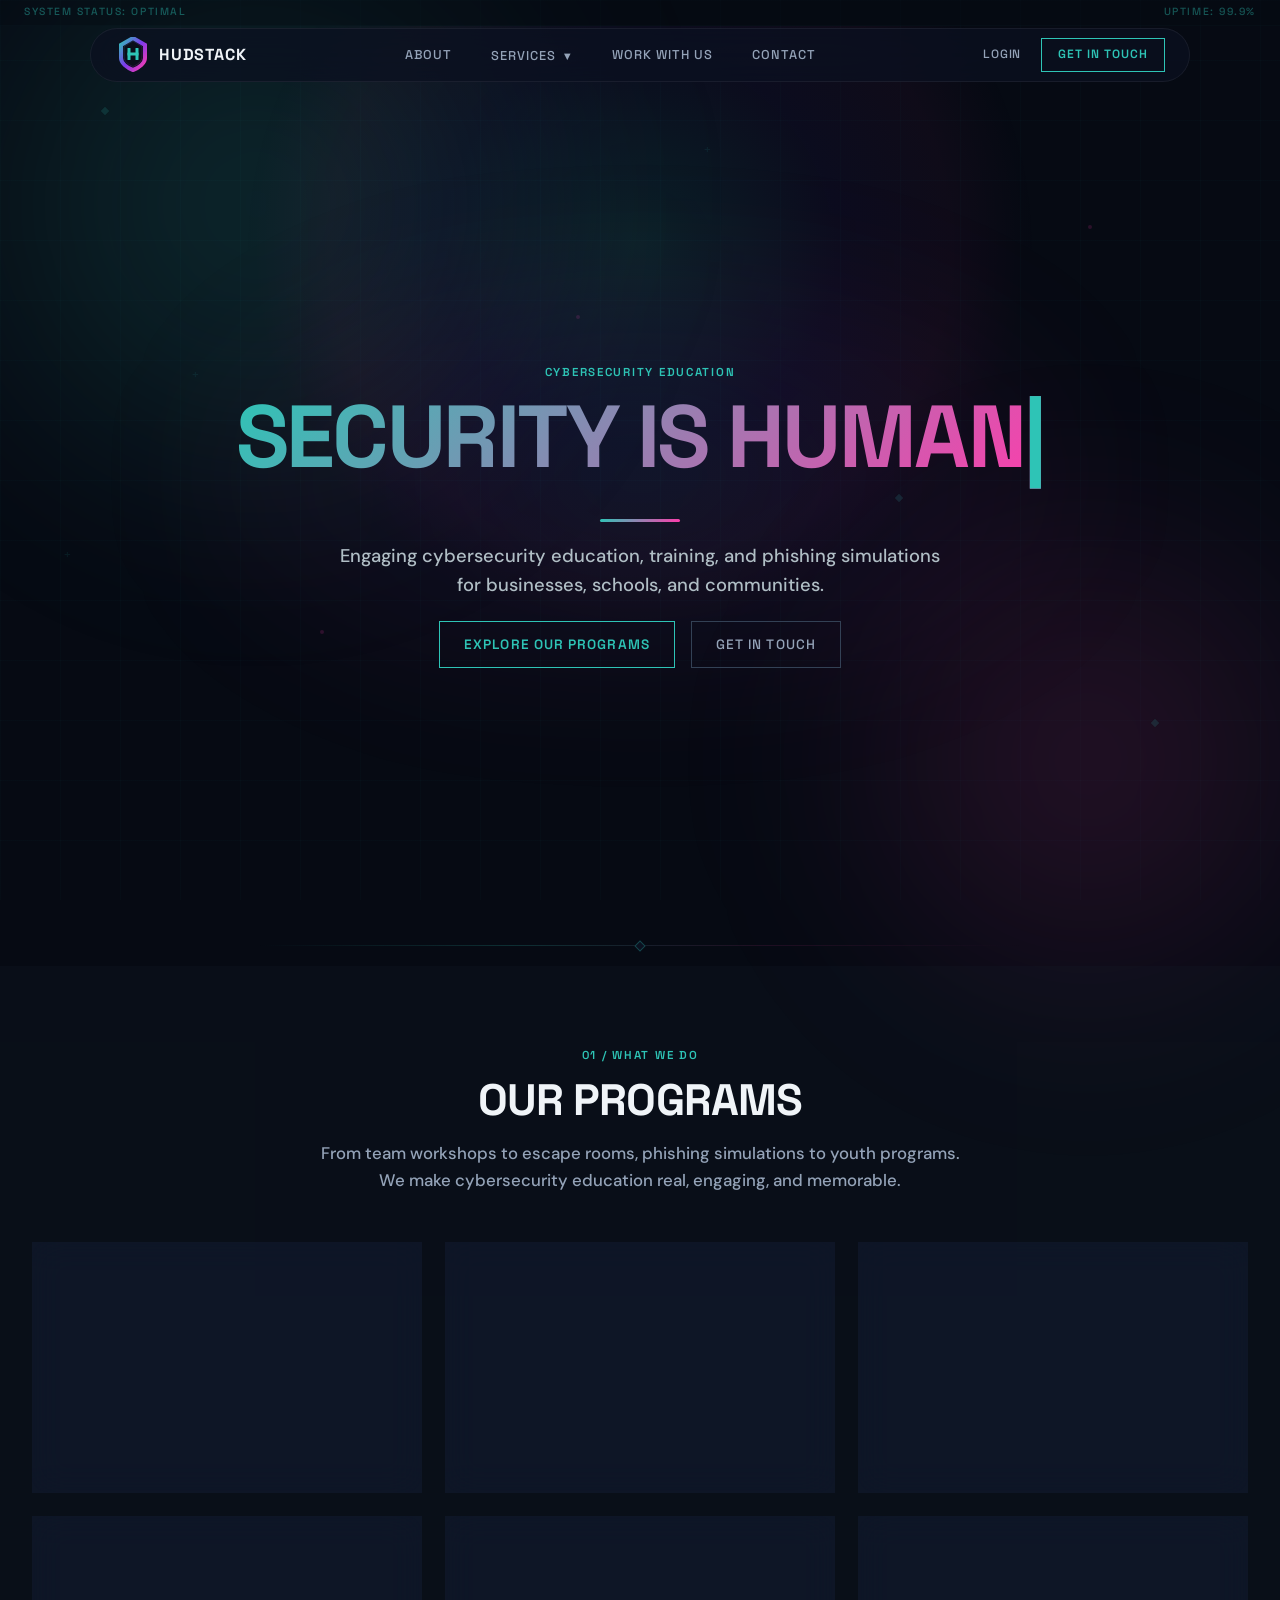
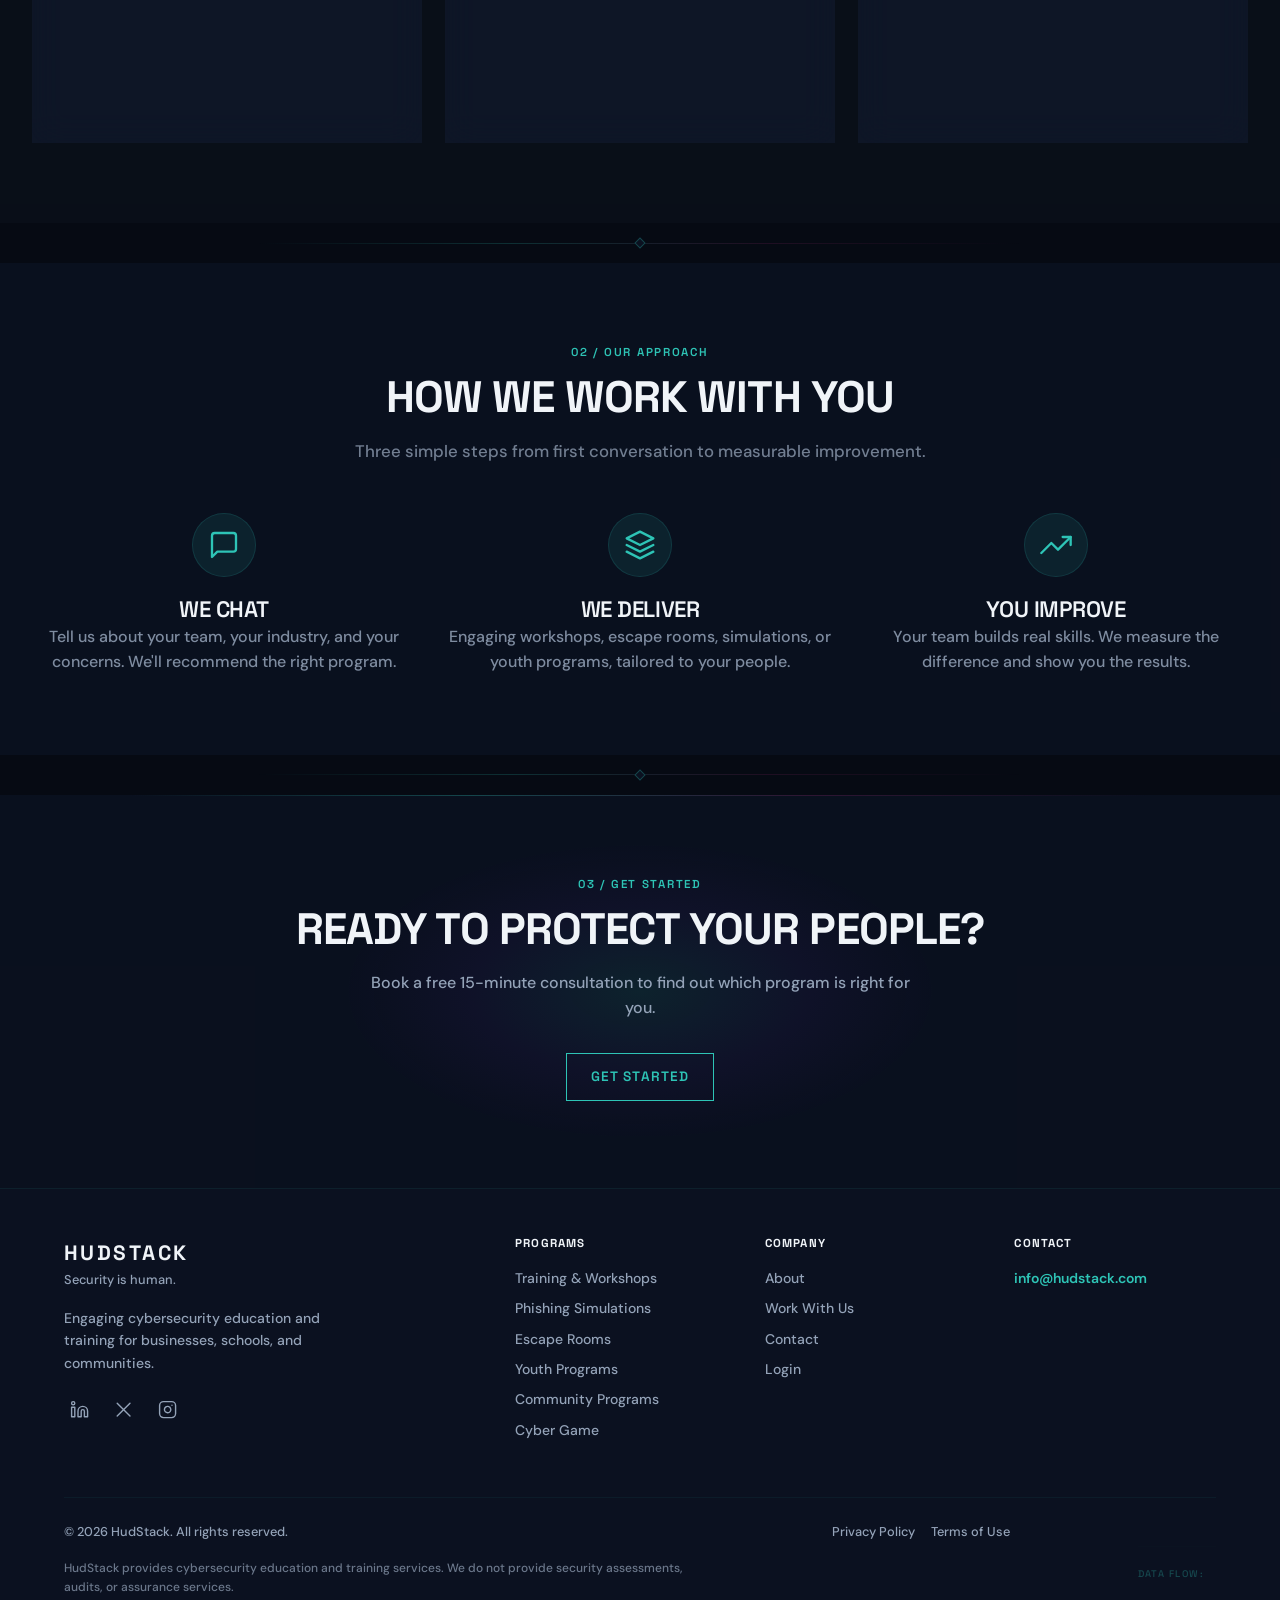
==== commit bc37ecb7: "Fix multiple issues: transparent sections, card hover, status bar, mobile menu - Section backgrounds" ====
--- a/index.html
+++ b/index.html
@@ -112,7 +112,7 @@
         <div class="grid grid-3 stagger" style="margin-top:3rem">
 
           <!-- Card 1 -->
-          <div class="card-glass">
+          <a href="/cyberawarenesstraining.html" class="card-glass" style="text-decoration:none;color:inherit;display:block;">
             <div class="card-icon" aria-hidden="true">
               <svg xmlns="http://www.w3.org/2000/svg" viewBox="0 0 24 24" fill="none" stroke-width="1.75" stroke-linecap="round" stroke-linejoin="round">
                 <path d="M12 22s8-4 8-10V5l-8-3-8 3v7c0 6 8 10 8 10z"/>
@@ -120,11 +120,11 @@
             </div>
             <h3 class="card-title">Cybersecurity Awareness Training</h3>
             <p class="card-desc">Practical, engaging workshops that teach your team to recognise and respond to cyber threats.</p>
-            <a href="/cyberawarenesstraining.html" class="card-link">Learn More &rarr;</a>
-          </div>
+            <span class="card-link">Learn More &rarr;</span>
+          </a>
 
           <!-- Card 2 -->
-          <div class="card-glass">
+          <a href="/phishingsimulation.html" class="card-glass" style="text-decoration:none;color:inherit;display:block;">
             <div class="card-icon" aria-hidden="true">
               <svg xmlns="http://www.w3.org/2000/svg" viewBox="0 0 24 24" fill="none" stroke-width="1.75" stroke-linecap="round" stroke-linejoin="round">
                 <rect x="2" y="4" width="20" height="16" rx="2"/>
@@ -133,11 +133,11 @@
             </div>
             <h3 class="card-title">Phishing Simulations</h3>
             <p class="card-desc">Realistic phishing simulations that measure your team's awareness and track improvement over time.</p>
-            <a href="/phishingsimulation.html" class="card-link">Learn More &rarr;</a>
-          </div>
+            <span class="card-link">Learn More &rarr;</span>
+          </a>
 
           <!-- Card 3 -->
-          <div class="card-glass">
+          <a href="/cyberescaperoom.html" class="card-glass" style="text-decoration:none;color:inherit;display:block;">
             <div class="card-icon" aria-hidden="true">
               <svg xmlns="http://www.w3.org/2000/svg" viewBox="0 0 24 24" fill="none" stroke-width="1.75" stroke-linecap="round" stroke-linejoin="round">
                 <rect x="3" y="11" width="18" height="11" rx="2" ry="2"/>
@@ -146,11 +146,11 @@
             </div>
             <h3 class="card-title">Cybersecurity Escape Rooms</h3>
             <p class="card-desc">Interactive team experiences that teach real cybersecurity skills through hands-on challenges.</p>
-            <a href="/cyberescaperoom.html" class="card-link">Learn More &rarr;</a>
-          </div>
+            <span class="card-link">Learn More &rarr;</span>
+          </a>
 
           <!-- Card 4 -->
-          <div class="card-glass">
+          <a href="/youth.html" class="card-glass" style="text-decoration:none;color:inherit;display:block;">
             <div class="card-icon" aria-hidden="true">
               <svg xmlns="http://www.w3.org/2000/svg" viewBox="0 0 24 24" fill="none" stroke-width="1.75" stroke-linecap="round" stroke-linejoin="round">
                 <path d="M22 10v6M2 10l10-5 10 5-10 5z"/>
@@ -159,11 +159,11 @@
             </div>
             <h3 class="card-title">Schools &amp; Youth Programs</h3>
             <p class="card-desc">Essential online safety and cybersecurity education for young people.</p>
-            <a href="/youth.html" class="card-link">Learn More &rarr;</a>
-          </div>
+            <span class="card-link">Learn More &rarr;</span>
+          </a>
 
           <!-- Card 5 -->
-          <div class="card-glass">
+          <a href="/community.html" class="card-glass" style="text-decoration:none;color:inherit;display:block;">
             <div class="card-icon" aria-hidden="true">
               <svg xmlns="http://www.w3.org/2000/svg" viewBox="0 0 24 24" fill="none" stroke-width="1.75" stroke-linecap="round" stroke-linejoin="round">
                 <path d="M20.84 4.61a5.5 5.5 0 0 0-7.78 0L12 5.67l-1.06-1.06a5.5 5.5 0 0 0-7.78 7.78l1.06 1.06L12 21.23l7.78-7.78 1.06-1.06a5.5 5.5 0 0 0 0-7.78z"/>
@@ -171,11 +171,11 @@
             </div>
             <h3 class="card-title">Seniors &amp; Community</h3>
             <p class="card-desc">Empowering digital safety training for senior citizens and community groups.</p>
-            <a href="/community.html" class="card-link">Learn More &rarr;</a>
-          </div>
+            <span class="card-link">Learn More &rarr;</span>
+          </a>
 
           <!-- Card 6 -->
-          <div class="card-glass">
+          <a href="/cybergame.html" class="card-glass" style="text-decoration:none;color:inherit;display:block;">
             <div class="card-icon" aria-hidden="true">
               <svg xmlns="http://www.w3.org/2000/svg" viewBox="0 0 24 24" fill="none" stroke-width="1.75" stroke-linecap="round" stroke-linejoin="round">
                 <rect x="2" y="2" width="20" height="20" rx="2" ry="2"/>
@@ -184,8 +184,8 @@
             </div>
             <h3 class="card-title">Cyber Game</h3>
             <p class="card-desc">Learn cybersecurity concepts through our interactive strategy game and card deck.</p>
-            <a href="/cybergame.html" class="card-link">Learn More &rarr;</a>
-          </div>
+            <span class="card-link">Learn More &rarr;</span>
+          </a>
 
         </div>
       </div>
--- a/css/styles.css
+++ b/css/styles.css
@@ -120,12 +120,12 @@
 .section { padding-block: var(--space-2xl); }
 section { padding: 7rem 2rem; }
 @media (max-width: 768px) { section { padding: 4rem 1.5rem; } }
-.section-dark  { background-color: rgba(11, 17, 32, 0.75);  }
-.section-slate { background-color: rgba(30, 41, 59, 0.70); }
-.section-navy  { background-color: rgba(27, 42, 74, 0.70);  }
+.section-dark  { background-color: rgba(11, 17, 32, 0.40);  }
+.section-slate { background-color: rgba(30, 41, 59, 0.15); }
+.section-navy  { background-color: rgba(27, 42, 74, 0.20);  }
 
 /* Kill light sections — entire site is dark */
-.section-light { background-color: var(--hs-navy) !important; }
+.section-light { background-color: rgba(27, 42, 74, 0.20) !important; }
 .section-light h1,
 .section-light h2,
 .section-light h3,
@@ -219,7 +219,8 @@
   padding: var(--space-lg);
   position: relative;
   overflow: hidden;
-  transition: transform var(--transition), border-color var(--transition), box-shadow var(--transition);
+  cursor: pointer;
+  transition: transform 400ms cubic-bezier(0.16, 1, 0.3, 1), border-color 400ms ease, box-shadow 400ms ease, background 400ms ease;
 }
 .card-glass::before {
   content: '';
@@ -238,9 +239,15 @@
   border-right: 1px solid rgba(46, 196, 182, 0.2);
 }
 .card-glass:hover {
-  transform: translateY(-4px);
-  border-color: rgba(46, 196, 182, 0.1);
-  box-shadow: 0 0 30px rgba(46, 196, 182, 0.06), 0 4px 20px rgba(0, 0, 0, 0.3);
+  transform: translateY(-6px);
+  border-color: rgba(46, 196, 182, 0.15);
+  box-shadow: 0 0 40px rgba(46, 196, 182, 0.08), 0 20px 40px rgba(0, 0, 0, 0.3);
+  background: rgba(27, 42, 74, 0.4);
+}
+.card-glass:hover .card-link,
+.card-glass:hover .learn-more {
+  color: var(--hs-white);
+  text-shadow: 0 0 10px rgba(46, 196, 182, 0.3);
 }
 
 .card-solid {
@@ -302,18 +309,21 @@
   font-size: 0.85rem;
   letter-spacing: 0.08em;
   text-transform: uppercase;
-  padding: 0.8rem 1.75rem;
+  padding: 0.75rem 1.5rem;
   border-radius: 0;
   border: 1px solid var(--hs-teal);
   cursor: pointer;
-  transition: background var(--transition), color var(--transition), box-shadow var(--transition);
+  position: relative;
+  overflow: hidden;
+  transition: color 300ms ease, background 300ms ease, box-shadow 300ms ease;
+  text-decoration: none;
   text-align: center;
   white-space: nowrap;
 }
 .btn-primary:hover {
   background: rgba(46,196,182,.1);
   color: var(--hs-white);
-  box-shadow: 0 0 24px rgba(46,196,182,.18), inset 0 0 20px rgba(46,196,182,.05);
+  box-shadow: 0 0 20px rgba(46,196,182,.15), inset 0 0 20px rgba(46,196,182,.05);
 }
 
 .btn-secondary {
@@ -321,15 +331,16 @@
   background: transparent;
   color: var(--hs-gray);
   font-family: 'Space Grotesk', sans-serif;
-  font-weight: 600;
+  font-weight: 500;
   font-size: 0.85rem;
   letter-spacing: 0.08em;
   text-transform: uppercase;
-  padding: 0.8rem 1.75rem;
+  padding: 0.75rem 1.5rem;
   border-radius: 0;
   border: 1px solid var(--hs-border);
   cursor: pointer;
-  transition: color var(--transition), border-color var(--transition);
+  transition: color 300ms ease, border-color 300ms ease;
+  text-decoration: none;
   text-align: center;
   white-space: nowrap;
 }
@@ -455,25 +466,15 @@
 /* animate-in (JS-assigned) */
 .animate-in {
   opacity: 0;
-  transform: translateY(20px);
-  transition: opacity 0.6s ease, transform 0.6s ease;
+  transform: translateY(30px);
+  transition: opacity 0.8s cubic-bezier(0.16, 1, 0.3, 1), transform 0.8s cubic-bezier(0.16, 1, 0.3, 1);
 }
 .animate-in.visible { opacity: 1; transform: translateY(0); }
-.card-glass.animate-in:nth-child(2),
-.card-solid.animate-in:nth-child(2),
-.card-light.animate-in:nth-child(2) { transition-delay: 0.1s; }
-.card-glass.animate-in:nth-child(3),
-.card-solid.animate-in:nth-child(3),
-.card-light.animate-in:nth-child(3) { transition-delay: 0.2s; }
-.card-glass.animate-in:nth-child(4),
-.card-solid.animate-in:nth-child(4),
-.card-light.animate-in:nth-child(4) { transition-delay: 0.15s; }
-.card-glass.animate-in:nth-child(5),
-.card-solid.animate-in:nth-child(5),
-.card-light.animate-in:nth-child(5) { transition-delay: 0.25s; }
-.card-glass.animate-in:nth-child(6),
-.card-solid.animate-in:nth-child(6),
-.card-light.animate-in:nth-child(6) { transition-delay: 0.3s; }
+.animate-in:nth-child(2) { transition-delay: 0.1s; }
+.animate-in:nth-child(3) { transition-delay: 0.2s; }
+.animate-in:nth-child(4) { transition-delay: 0.3s; }
+.animate-in:nth-child(5) { transition-delay: 0.4s; }
+.animate-in:nth-child(6) { transition-delay: 0.5s; }
 
 /* 11. FORMS */
 .form-group { display: flex; flex-direction: column; gap: 0.4rem; margin-bottom: 1.25rem; }
@@ -719,7 +720,7 @@
   .section-label { font-size: 0.65rem; }
 
   /* Status bar */
-  .status-bar { font-size: 0.55rem; padding: 0.2rem 1rem; }
+  .status-bar { font-size: 0.5rem; padding: 0.2rem 0.75rem; letter-spacing: 0.08em; }
 
   /* Footer */
   .footer { padding: 3rem 1.25rem 2rem; }
@@ -745,7 +746,7 @@
   background: rgba(6, 10, 19, 0.97);
   backdrop-filter: blur(20px);
   -webkit-backdrop-filter: blur(20px);
-  z-index: 99;
+  z-index: 200;
   padding: 6rem 2rem 2rem;
   overflow-y: auto;
 }
@@ -789,7 +790,7 @@
   padding-bottom: var(--space-2xl);
   position: relative;
   overflow: hidden;
-  background-color: rgba(11, 17, 32, 0.75);
+  background-color: transparent;
   text-align: center;
 }
 .hero h1 {
@@ -845,7 +846,7 @@
   text-align: center;
   padding-top: 8rem;
   padding-bottom: var(--space-xl);
-  background-color: rgba(11, 17, 32, 0.75);
+  background-color: transparent;
   position: relative;
   overflow: hidden;
   text-align: center;
@@ -909,7 +910,7 @@
 
 /* 15. CTA SECTION */
 .cta-section {
-  background: var(--hs-navy);
+  background: rgba(27, 42, 74, 0.20);
   position: relative;
   overflow: hidden;
   text-align: center;
@@ -934,6 +935,9 @@
 .cta-section > * { position: relative; z-index: 1; }
 .cta-section h2 { margin-bottom: 1rem; }
 .cta-section p  { margin-bottom: 2rem; max-width: 560px; margin-inline: auto; }
+@media (max-width: 768px) {
+  .cta-section::before { width: 100vw; height: 200px; }
+}
 
 /* ============================================================
    16. NEW DESIGN ELEMENTS
@@ -1047,17 +1051,19 @@
 /* Status bar */
 .status-bar {
   width: 100%;
-  padding: 0.3rem 1.5rem;
+  padding: 0.25rem 1.5rem;
   display: flex;
   justify-content: space-between;
   font-family: 'Space Grotesk', sans-serif;
-  font-size: 0.62rem;
+  font-size: 0.65rem;
   letter-spacing: 0.15em;
   text-transform: uppercase;
   color: var(--hs-teal);
   opacity: 0.4;
   background: var(--hs-black);
   border-bottom: 1px solid rgba(46,196,182,.06);
+  overflow: hidden;
+  white-space: nowrap;
   position: relative;
   z-index: 101;
 }
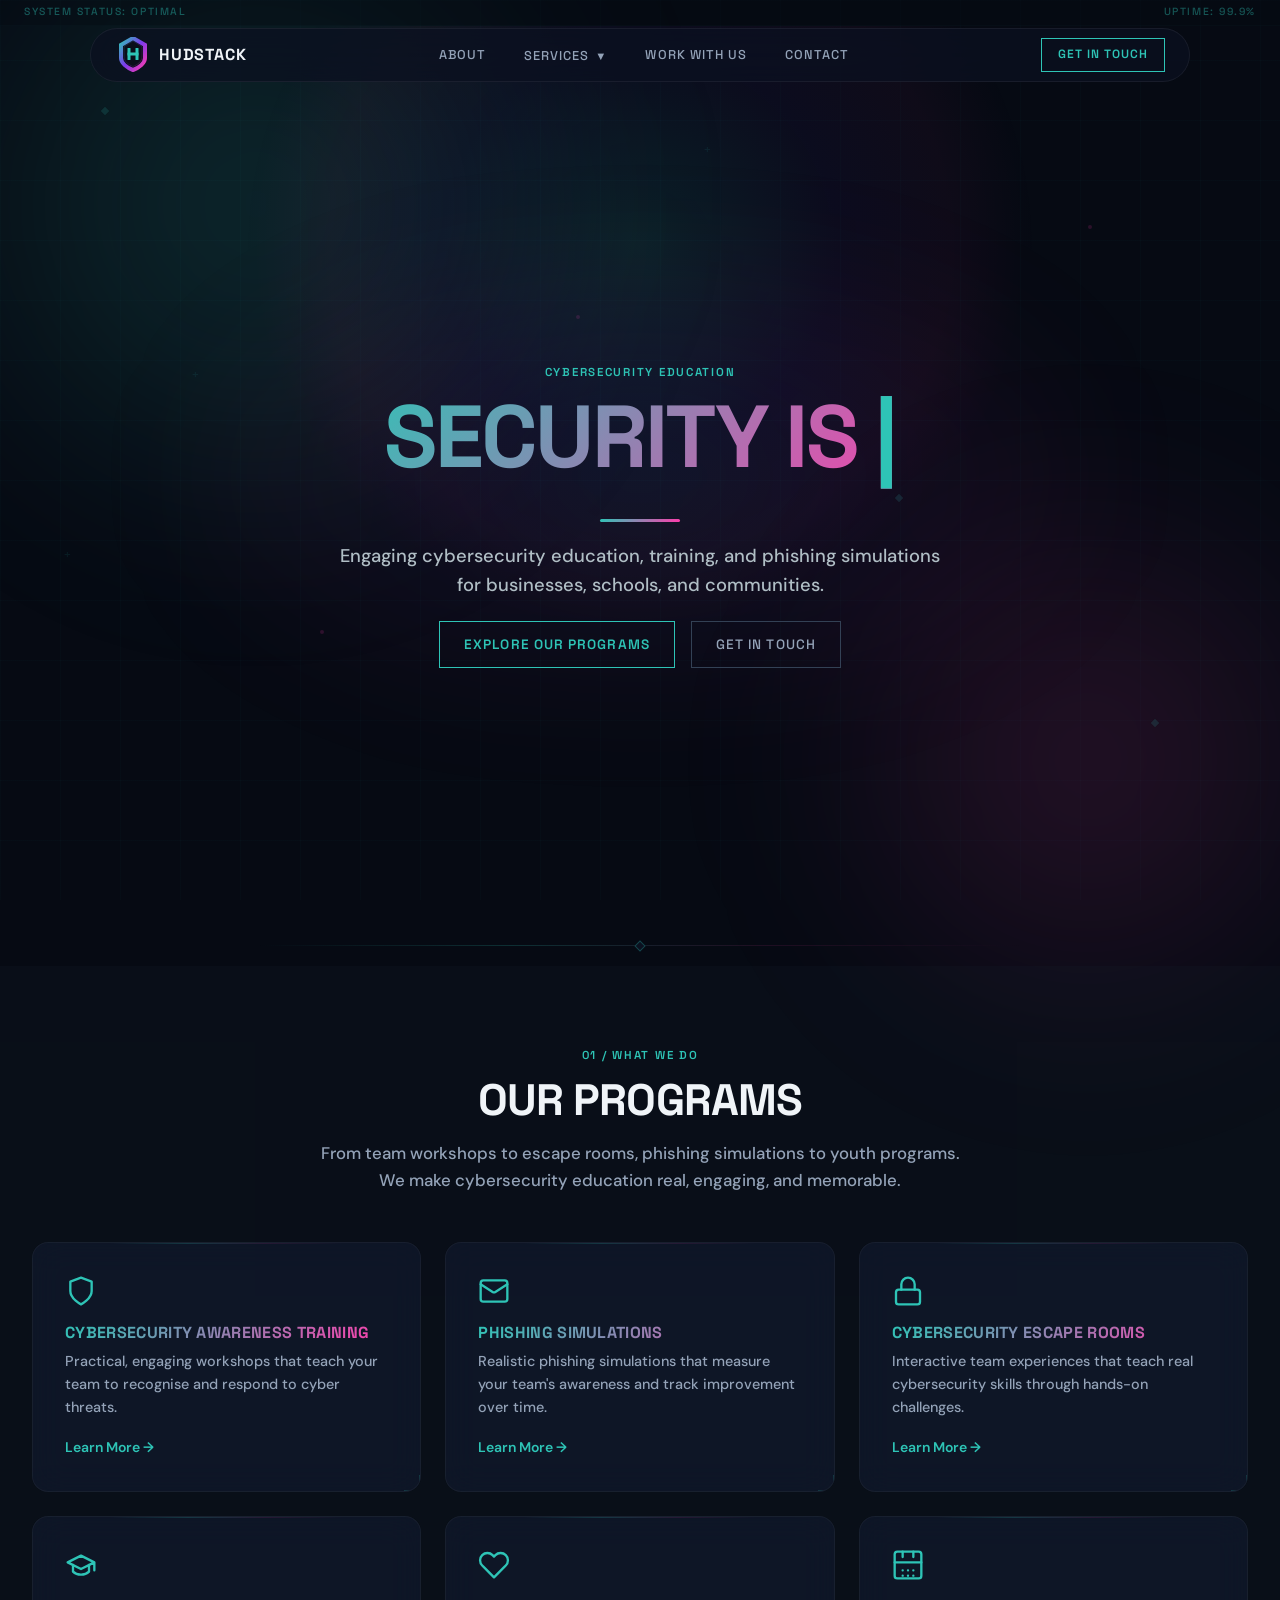
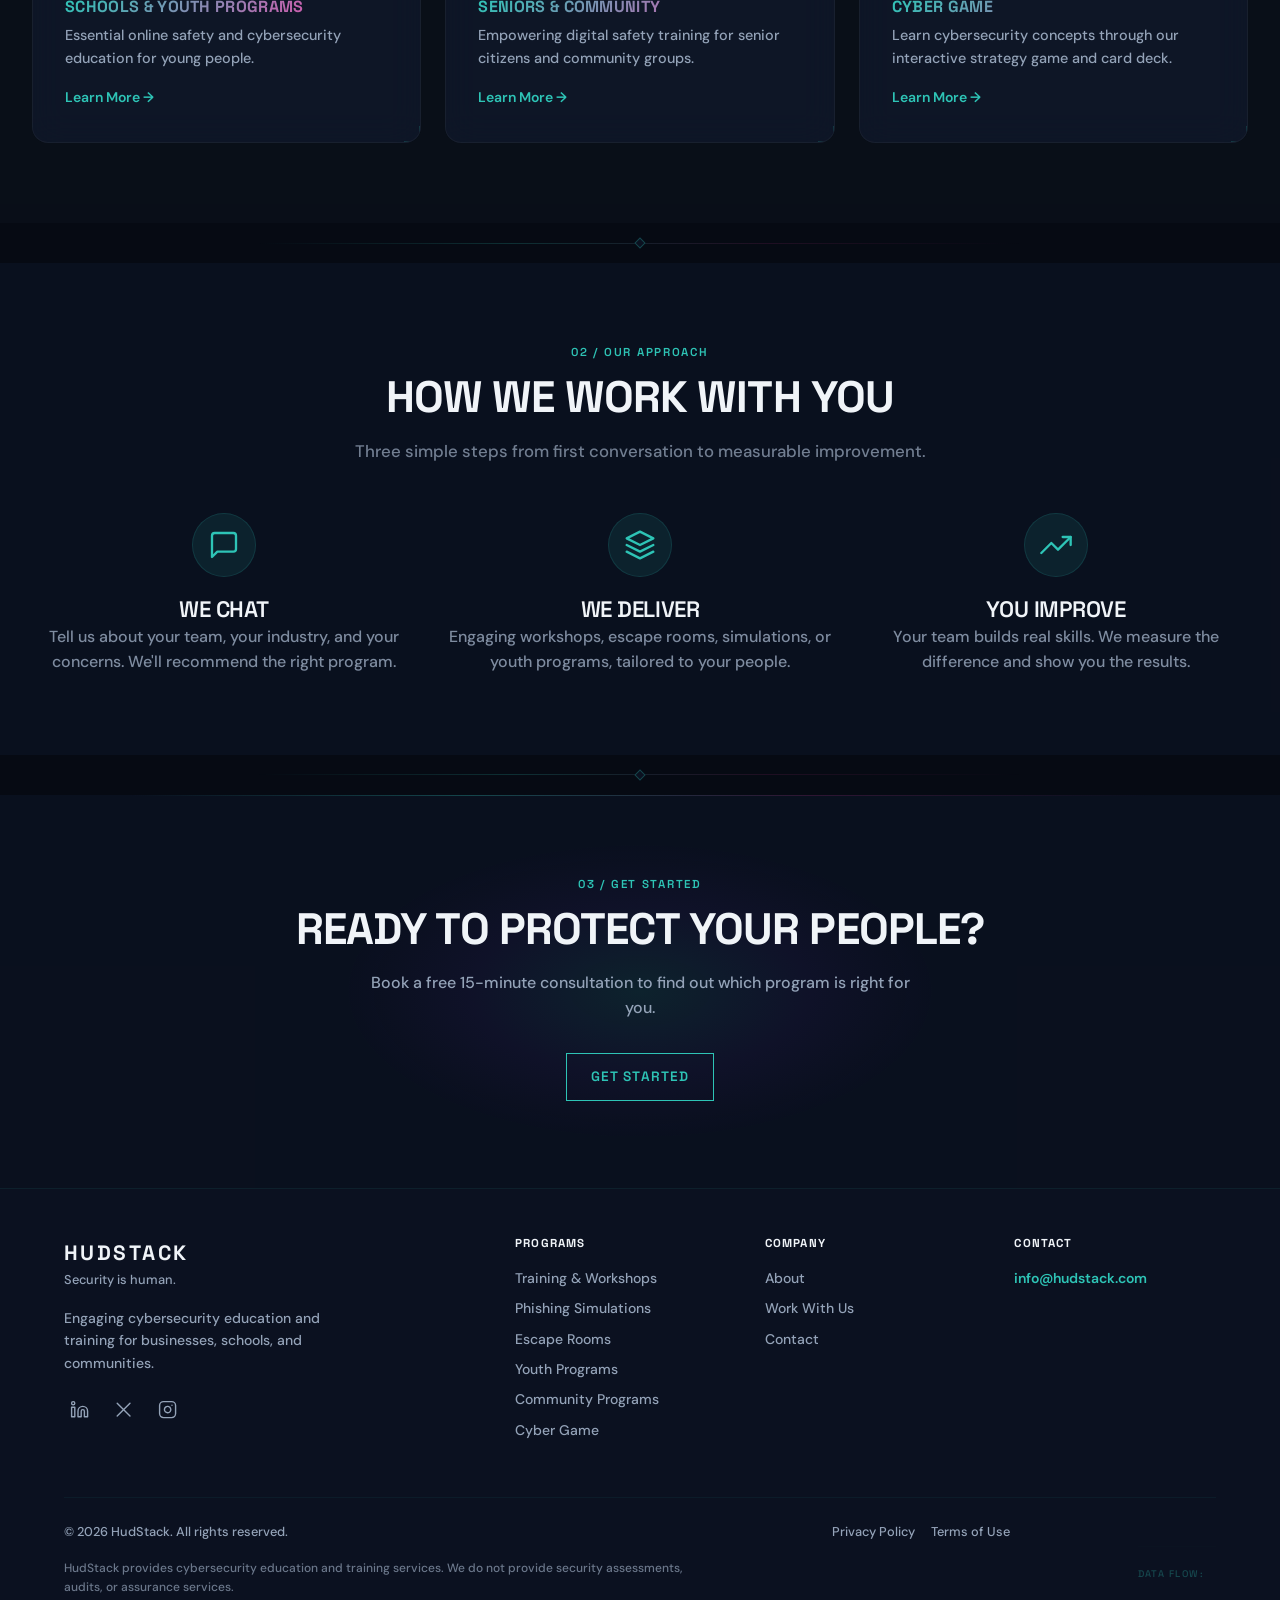
==== commit a170ff4f: "Remove login button from nav, mobile menu, and footer across all pages Co-Authored-By: Claude Sonnet" ====
--- a/index.html
+++ b/index.html
@@ -53,7 +53,6 @@
       <a href="/contact.html" class="nav-link">Contact</a>
     </div>
     <div class="nav-right">
-      <a href="https://app.hudstack.com" class="nav-link nav-login">Login</a>
       <a href="/contact.html" class="nav-btn">Get in Touch</a>
     </div>
     <button class="hamburger" aria-label="Menu">
@@ -72,7 +71,6 @@
       <a href="/workwithus.html">Work With Us</a>
       <a href="/contact.html">Contact</a>
       <div class="mobile-menu-divider"></div>
-      <a href="https://app.hudstack.com">Login</a>
       <a href="/contact.html" class="mobile-menu-cta">Get in Touch</a>
     </div>
   </div>
@@ -298,7 +296,6 @@
           <a href="/about.html" class="footer-link">About</a>
           <a href="/workwithus.html" class="footer-link">Work With Us</a>
           <a href="/contact.html" class="footer-link">Contact</a>
-          <a href="https://app.hudstack.com" class="footer-link">Login</a>
         </div>
 
         <div>
--- a/css/styles.css
+++ b/css/styles.css
@@ -37,9 +37,8 @@
 
 /* 3. RESET */
 *, *::before, *::after { box-sizing: border-box; margin: 0; padding: 0; }
-html { scroll-behavior: smooth; overflow-x: hidden; }
-body { overflow-x: hidden; }
-img, svg, video { max-width: 100%; height: auto; }
+html, body { overflow-x: hidden; width: 100%; }
+html { scroll-behavior: smooth; }
 body {
   font-family: 'DM Sans', sans-serif;
   font-weight: 500;
@@ -52,7 +51,8 @@
 }
 main, footer { position: relative; z-index: 2; }
 nav { z-index: 100; }
-img, svg { display: block; max-width: 100%; }
+img, video { display: block; max-width: 100%; height: auto; }
+svg { display: block; }
 a { color: inherit; text-decoration: none; }
 ul, ol { list-style: none; }
 button { font-family: inherit; }
@@ -581,7 +581,7 @@
   text-decoration: none;
   flex-shrink: 0;
 }
-.nav-logo-icon { width: 36px; height: 36px; max-width: 36px; max-height: 36px; flex-shrink: 0; }
+.nav-logo-icon { width: 36px !important; height: 36px !important; max-width: 36px !important; max-height: 36px !important; flex-shrink: 0; display: block; }
 .nav-logo-text {
   font-family: 'Space Grotesk', sans-serif;
   font-weight: 700;
@@ -693,17 +693,21 @@
 @media (max-width: 768px) {
   /* Nav */
   nav {
-    top: 12px;
-    left: 0.75rem;
-    right: 0.75rem;
-    width: auto;
-    transform: none;
-    padding: 0.5rem 1rem;
-    border-radius: 50px;
+    top: 12px !important;
+    left: 0.75rem !important;
+    right: 0.75rem !important;
+    width: auto !important;
+    transform: none !important;
+    padding: 0.5rem 1rem !important;
+    border-radius: 50px !important;
   }
-  .nav-links, .nav-right { display: none; }
-  .hamburger { display: flex; }
-  .nav-logo-text { font-size: 0.9rem; }
+  .nav-links { display: none !important; }
+  .nav-right { display: none !important; }
+  .hamburger { display: flex !important; }
+  .nav-logo-text { font-size: 0.85rem; }
+
+  /* Cards/grids stack to single column */
+  .grid, .grid-2, .grid-3, .grid-4 { grid-template-columns: 1fr !important; gap: 1rem; }
 
   /* Hero */
   .hero { padding-top: 6rem; min-height: 80vh; }
